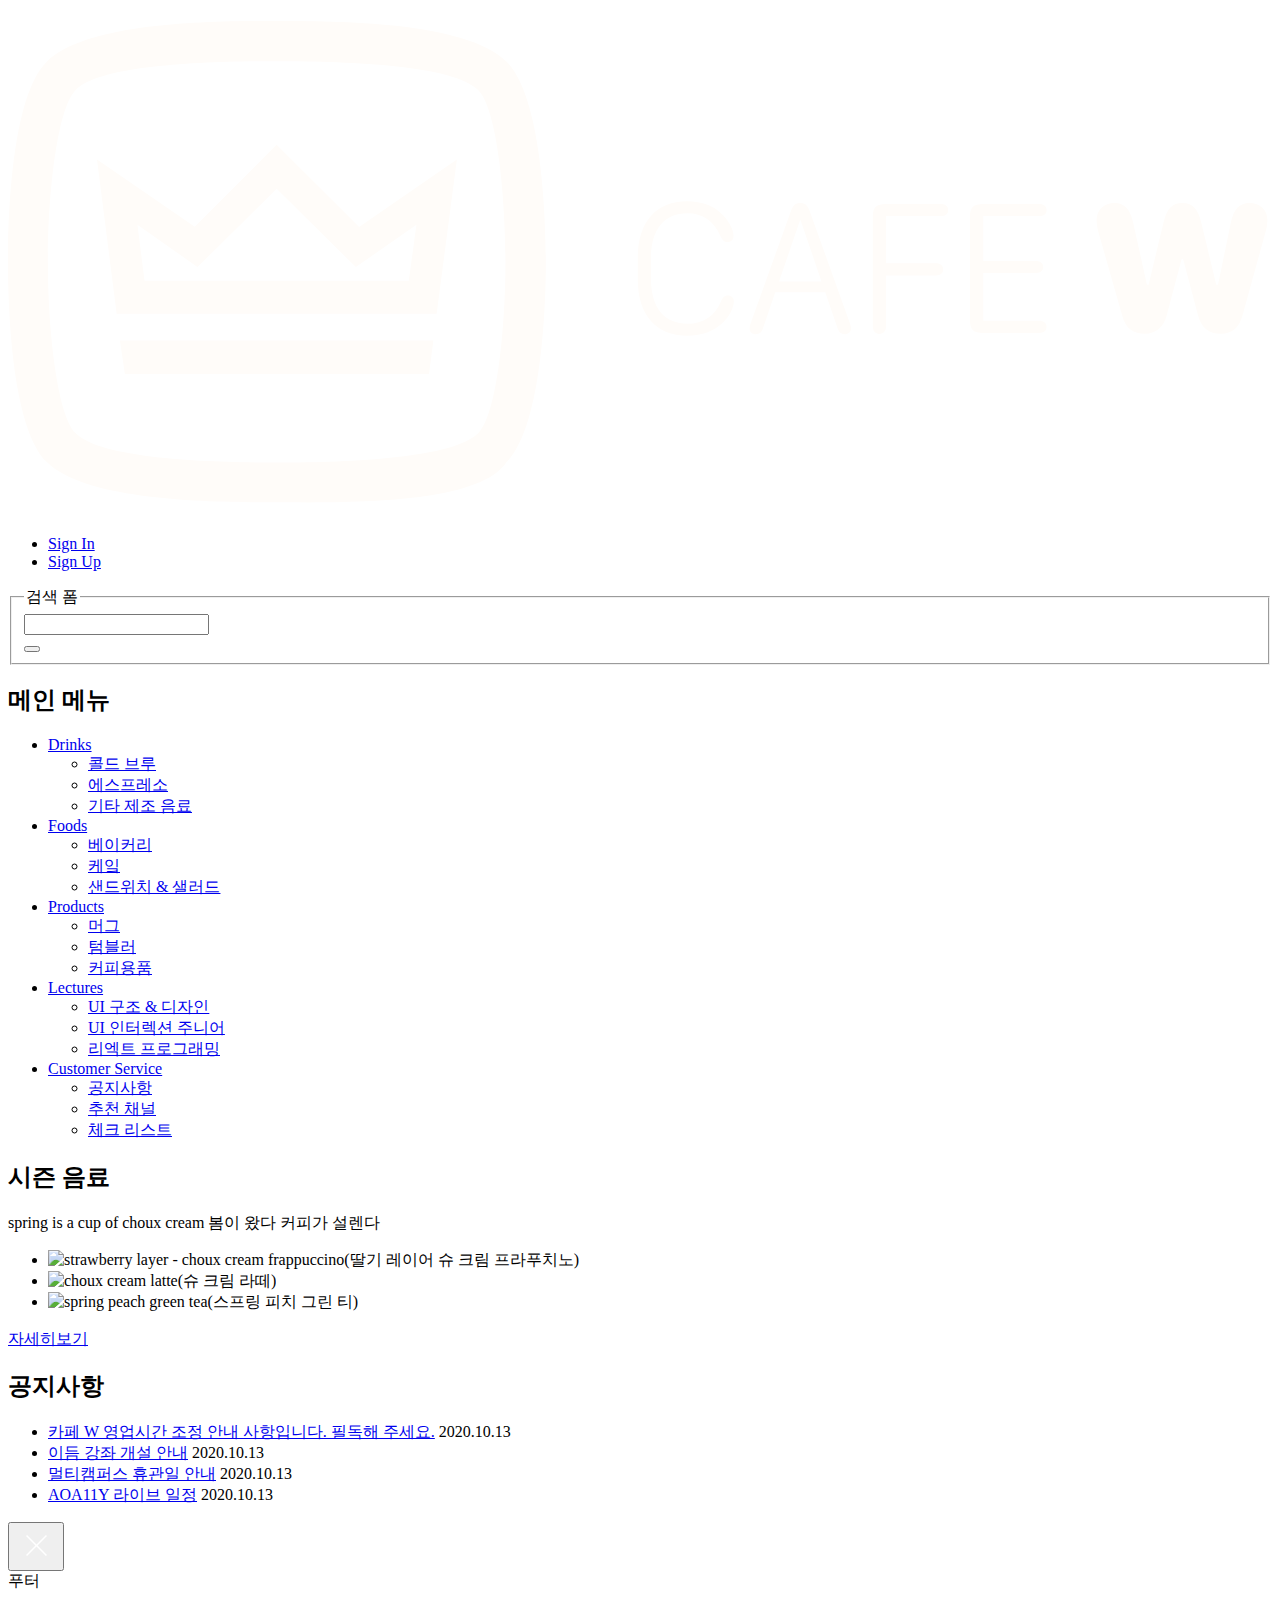
==== docs/index.html @ b9cadab9 "11월 21일 빌드" ====
<!DOCTYPE html><html lang="ko-KR"><head><meta charset="UTF-8"><meta name="viewport" content="width=device-width, initial-scale=1.0"><title>Cafe W 메인</title><link rel="stylesheet" href="/assets/style.c285bfd9.css"></head><body> <div class="body-container"> <div class="header-container layout-full"> <div class="layout-width"> <header class="header"> <h1 class="header__logo"> <a href="/index.html"> <svg aria-labelledby="cafeWLogo" viewBox="0 0 235 90" fill="none" xmlns="http://www.w3.org/2000/svg"><path fill-rule="evenodd" clip-rule="evenodd" d="M92.692 82.003c-5.28 8.229-31.778 7.48-42.743 7.48-10.964 0-35.128 0-42.742-7.48C.507 75.341 0 52.011 0 44.741c0-7.271.508-30.6 7.207-37.167C14.82 0 38.985 0 49.949 0c10.965 0 35.128 0 42.743 7.574C99.392 14.14 100 37.468 100 44.741c0 7.27-.608 30.6-7.308 37.262zm-5.28-69.176c-4.57-4.545-23.047-5.352-37.463-5.352s-32.894.807-37.36 5.352C9.035 16.361 7.41 32.722 7.41 44.741c0 12.018 1.625 28.38 5.178 31.914 4.466 4.543 22.944 5.452 37.36 5.452s32.893-.91 37.463-5.452c3.553-3.535 5.075-19.896 5.075-31.914.002-12.019-1.521-28.38-5.075-31.914zm-7.716 41.608H20.203l-3.656-28.681 18.174 12.522 15.228-15.248 15.33 15.25 18.174-12.523-3.757 28.68zm-1.42 11.211h-56.55l-.914-6.261h58.276l-.813 6.261zM64.67 45.751L49.95 31.208 35.23 45.751l-11.168-7.877 1.32 10.402h49.137l1.42-10.402-11.267 7.877z" fill="#FFFCF9"/><path d="M117.092 48.033c0 6.645 3.375 10.494 9.211 10.494 2.795 0 5.062-.879 6.679-2.496 1.196-1.213 1.969-2.76 1.969-3.867 0-.686-.404-1.125-1.125-1.125-.562 0-.879.281-1.248 1.055-1.142 2.76-3.322 4.183-6.187 4.183-4.36 0-6.838-2.97-6.838-8.226v-4.06c0-5.239 2.461-8.245 6.785-8.245 2.812 0 4.922 1.477 6.135 4.254.386.826.756 1.09 1.336 1.09.65 0 1.089-.422 1.089-1.16 0-1.037-.755-2.62-1.951-3.832-1.635-1.705-3.867-2.584-6.679-2.584-5.801 0-9.176 3.884-9.176 10.494v4.025zm21.955 10.195c.668 0 1.072-.316 1.336-1.142l2.267-6.645h9.299l2.268 6.645c.281.826.668 1.142 1.336 1.142.703 0 1.177-.421 1.177-1.072 0-.281-.07-.562-.175-.861l-7.541-21.059c-.352-.931-.844-1.388-1.705-1.388-.879 0-1.354.457-1.705 1.388l-7.559 21.059c-.106.299-.158.58-.158.861 0 .668.457 1.072 1.16 1.072zm4.307-9.808l3.902-11.373h.105l3.885 11.373h-7.892zm18.65 9.756c.756 0 1.248-.528 1.248-1.354v-9.527h9.299c.808 0 1.318-.422 1.318-1.108 0-.703-.51-1.142-1.318-1.142h-9.299v-8.772h10.23c.809 0 1.319-.421 1.319-1.107 0-.703-.51-1.143-1.319-1.143h-10.283c-1.722 0-2.408.65-2.408 2.233v20.566c0 .826.457 1.354 1.213 1.354zm16.857-2.39c0 1.581.686 2.214 2.409 2.214h10.494c.808 0 1.318-.422 1.318-1.107 0-.703-.51-1.143-1.318-1.143h-10.442v-8.895h9.826c.809 0 1.319-.421 1.319-1.107 0-.685-.51-1.125-1.319-1.125h-9.826v-8.35h10.459c.809 0 1.319-.421 1.319-1.107 0-.703-.51-1.143-1.319-1.143H181.27c-1.723 0-2.409.65-2.409 2.233v19.53zm28.301-.968c.703 2.514 2.162 3.34 4.201 3.34 2.022 0 3.481-1.195 4.043-3.34l2.813-10.617h.246l2.76 10.406c.65 2.496 2.074 3.551 4.271 3.551 2.074 0 3.375-1.09 4.008-3.34l4.394-15.943c.141-.475.247-1.318.247-1.916 0-1.846-1.354-3.129-3.305-3.129-1.863 0-3.006 1.178-3.498 3.71l-2.373 11.495h-.334l-2.795-11.637c-.598-2.496-1.652-3.568-3.516-3.568-1.863 0-2.847 1.02-3.48 3.568l-2.778 11.637h-.316l-2.549-11.496c-.562-2.584-1.617-3.709-3.463-3.709-1.986 0-3.34 1.3-3.34 3.2 0 .58.123 1.458.37 2.32l4.394 15.468z" fill="#FFFCF9"/></svg> </a> </h1> <ul class="header__member-list"> <li class="header__member-item"><a href="#">Sign In</a></li> <li class="header__member-item"><a href="#">Sign Up</a></li> </ul> <form action="#"> <fieldset> <legend>검색 폼</legend> <div class="search"> <div class="search__input-container"> <input type="search" aria-label="검색어" name="keyword" aria-required="true"> </div> <div class="search__button-container"> <button type="button" aria-label="검색"> <span class="ir"></span> </button> </div> </div> </fieldset> </form> </header> </div> </div> <div class="layout-full navigation-container"> <div class="layout-width"> <nav class="navigation"> <h2 class="a11y-hidden">메인 메뉴</h2> <ul class="navigation__menu-list"> <li class="navigation__menu-item"> <a href="#">Drinks</a> <ul class="navigation__sub-menu-list"> <li><a href="#">콜드 브루</a></li> <li><a href="#">에스프레소</a></li> <li><a href="#">기타 제조 음료</a></li> </ul> </li> <li class="navigation__menu-item"> <a href="#">Foods</a> <ul class="navigation__sub-menu-list"> <li><a href="#">베이커리</a></li> <li><a href="#">케잌</a></li> <li><a href="#">샌드위치 & 샐러드</a></li> </ul> </li> <li class="navigation__menu-item"> <a href="#">Products</a> <ul class="navigation__sub-menu-list"> <li><a href="#">머그</a></li> <li><a href="#">텀블러</a></li> <li><a href="#">커피용품</a></li> </ul> </li> <li class="navigation__menu-item"> <a href="#">Lectures</a> <ul class="navigation__sub-menu-list"> <li><a href="#">UI 구조 & 디자인</a></li> <li><a href="#">UI 인터렉션 주니어</a></li> <li><a href="#">리엑트 프로그래밍</a></li> </ul> </li> <li class="navigation__menu-item"> <a href="#">Customer Service</a> <ul class="navigation__sub-menu-list"> <li><a href="#">공지사항</a></li> <li><a href="#">추천 채널</a></li> <li><a href="#">체크 리스트</a></li> </ul> </li> </ul> </nav> </div> </div> <div class="layout-full main-container"> <main class="main"> <div class="layout-full season-container"> <div class="layout-width"> <section class="season"> <h2 class="a11y-hidden">시즌 음료</h2> <p class="season__description"> <span class="season__description-text1">spring is a cup</span> <span class="season-bar season__description-text2"><span>of</span></span> <span class="season__description-text3">choux</span> <span class="season__description-text4">cream</span> <span class="season__description-text5">봄이 왔다 커피가 설렌다</span> </p> <ul class="season__beverage-list"> <li class="season__beverage-item"> <img src="/images/beverage1.bb9dd838.png" srcset="/images/beverage1@2x.063e185d.png 2x" alt="strawberry layer - choux cream frappuccino(딸기 레이어 슈 크림 프라푸치노)"> </li> <li class="season__beverage-item"> <img src="/images/beverage2.dd88c9cb.png" srcset="/images/beverage2@2x.d53bc77a.png 2x" alt="choux cream latte(슈 크림 라떼)"> </li> <li class="season__beverage-item"> <img src="/images/beverage3.b481218b.png" srcset="/images/beverage3@2x.895f8cf8.png 2x" alt="spring peach green tea(스프링 피치 그린 티)"> </li> </ul> <a href="#" class="season__more">자세히보기</a> </section> </div> </div> <div class="layout-full notice-container"> <div class="layout-width"> <section class="notice"> <h2 class="a11y-hidden">공지사항</h2> <ul class="notice__inform-list"> <li class="notice__inform-item"> <a href="#">카페 W 영업시간 조정 안내 사항입니다. 필독해 주세요.</a> <time datetime="2020-10-13T11:59:35">2020.10.13</time> </li> <li class="notice__inform-item"> <a href="#">이듬 강좌 개설 안내</a> <time datetime="2020-10-13T11:59:35">2020.10.13</time> </li> <li class="notice__inform-item"> <a href="#">멀티캠퍼스 휴관일 안내</a> <time datetime="2020-10-13T11:59:35">2020.10.13</time> </li> <li class="notice__inform-item"> <a href="#">AOA11Y 라이브 일정</a> <time datetime="2020-10-13T11:59:35">2020.10.13</time> </li> </ul> <button class="close-button" type="button"> <svg width="40" height="40" fill="none" xmlns="http://www.w3.org/2000/svg"><path fill-rule="evenodd" clip-rule="evenodd" d="M31 11.082L29.918 10 20.5 19.417 11.082 10 10 11.083l9.418 9.417L10 29.917l1.082 1.081 9.418-9.416 9.418 9.417L31 29.916 21.582 20.5 31 11.082z" fill="#fff"/></svg> </button> </section> </div> </div> </main> </div> <div class="footer-container layout-full"> <div class="layout-width"> <footer class="footer">푸터</footer> </div> </div> </div> </body></html>
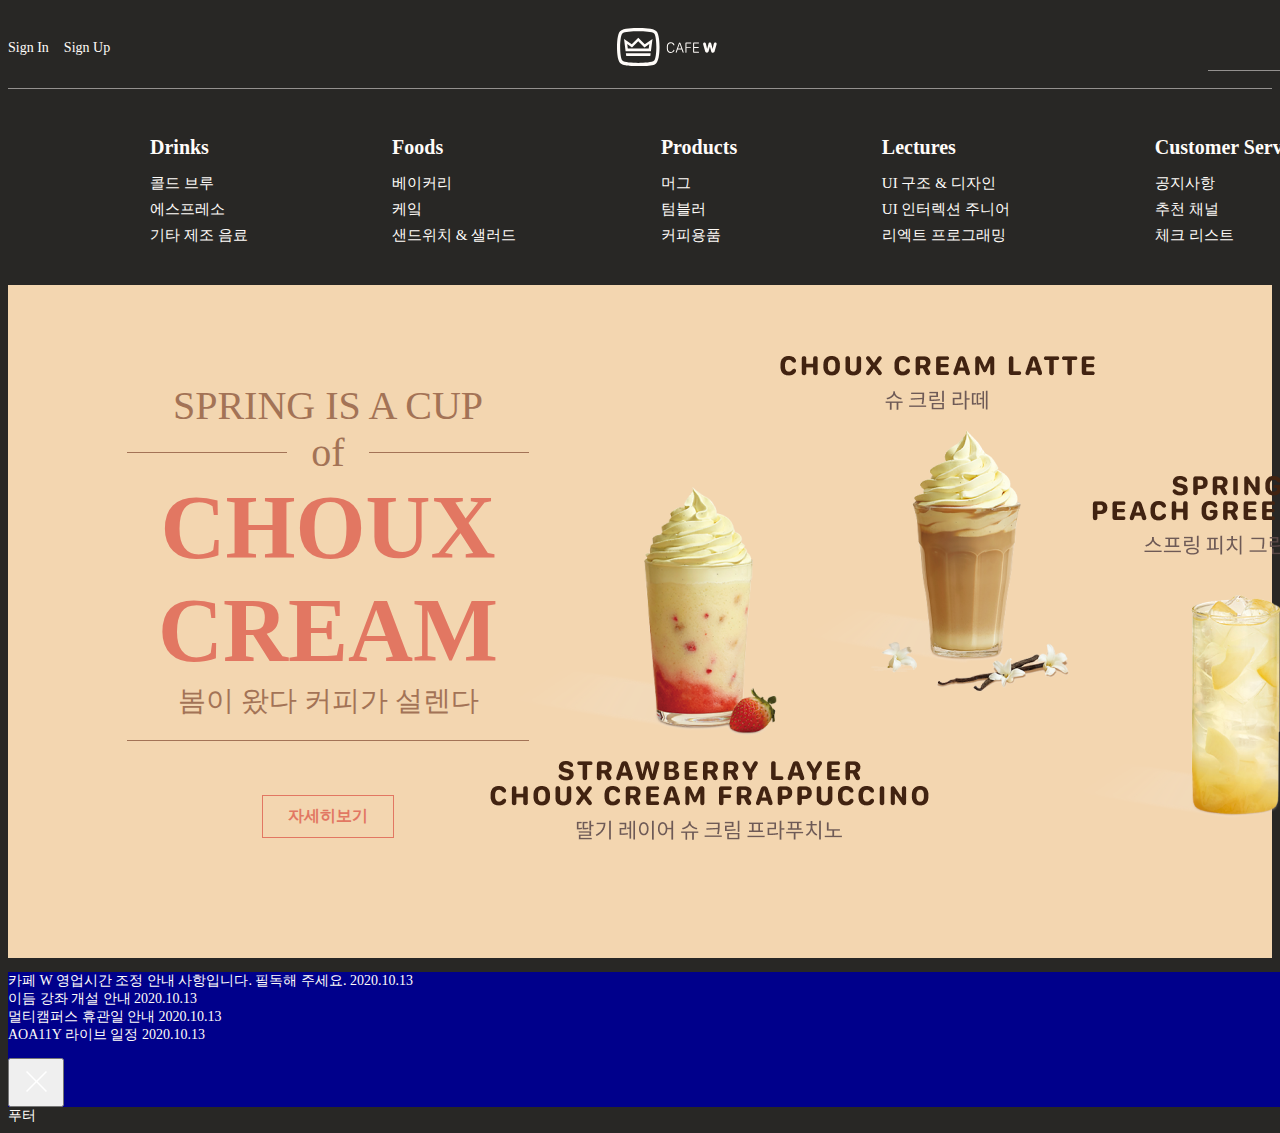
==== commit 941ed3c9: "경로수정" ====
--- a/docs/index.html
+++ b/docs/index.html
@@ -1 +1,139 @@
-<!DOCTYPE html><html lang="ko-KR"><head><meta charset="UTF-8"><meta name="viewport" content="width=device-width, initial-scale=1.0"><title>Cafe W 메인</title><link rel="stylesheet" href="/assets/style.c285bfd9.css"></head><body> <div class="body-container"> <div class="header-container layout-full"> <div class="layout-width"> <header class="header"> <h1 class="header__logo"> <a href="/index.html"> <svg aria-labelledby="cafeWLogo" viewBox="0 0 235 90" fill="none" xmlns="http://www.w3.org/2000/svg"><path fill-rule="evenodd" clip-rule="evenodd" d="M92.692 82.003c-5.28 8.229-31.778 7.48-42.743 7.48-10.964 0-35.128 0-42.742-7.48C.507 75.341 0 52.011 0 44.741c0-7.271.508-30.6 7.207-37.167C14.82 0 38.985 0 49.949 0c10.965 0 35.128 0 42.743 7.574C99.392 14.14 100 37.468 100 44.741c0 7.27-.608 30.6-7.308 37.262zm-5.28-69.176c-4.57-4.545-23.047-5.352-37.463-5.352s-32.894.807-37.36 5.352C9.035 16.361 7.41 32.722 7.41 44.741c0 12.018 1.625 28.38 5.178 31.914 4.466 4.543 22.944 5.452 37.36 5.452s32.893-.91 37.463-5.452c3.553-3.535 5.075-19.896 5.075-31.914.002-12.019-1.521-28.38-5.075-31.914zm-7.716 41.608H20.203l-3.656-28.681 18.174 12.522 15.228-15.248 15.33 15.25 18.174-12.523-3.757 28.68zm-1.42 11.211h-56.55l-.914-6.261h58.276l-.813 6.261zM64.67 45.751L49.95 31.208 35.23 45.751l-11.168-7.877 1.32 10.402h49.137l1.42-10.402-11.267 7.877z" fill="#FFFCF9"/><path d="M117.092 48.033c0 6.645 3.375 10.494 9.211 10.494 2.795 0 5.062-.879 6.679-2.496 1.196-1.213 1.969-2.76 1.969-3.867 0-.686-.404-1.125-1.125-1.125-.562 0-.879.281-1.248 1.055-1.142 2.76-3.322 4.183-6.187 4.183-4.36 0-6.838-2.97-6.838-8.226v-4.06c0-5.239 2.461-8.245 6.785-8.245 2.812 0 4.922 1.477 6.135 4.254.386.826.756 1.09 1.336 1.09.65 0 1.089-.422 1.089-1.16 0-1.037-.755-2.62-1.951-3.832-1.635-1.705-3.867-2.584-6.679-2.584-5.801 0-9.176 3.884-9.176 10.494v4.025zm21.955 10.195c.668 0 1.072-.316 1.336-1.142l2.267-6.645h9.299l2.268 6.645c.281.826.668 1.142 1.336 1.142.703 0 1.177-.421 1.177-1.072 0-.281-.07-.562-.175-.861l-7.541-21.059c-.352-.931-.844-1.388-1.705-1.388-.879 0-1.354.457-1.705 1.388l-7.559 21.059c-.106.299-.158.58-.158.861 0 .668.457 1.072 1.16 1.072zm4.307-9.808l3.902-11.373h.105l3.885 11.373h-7.892zm18.65 9.756c.756 0 1.248-.528 1.248-1.354v-9.527h9.299c.808 0 1.318-.422 1.318-1.108 0-.703-.51-1.142-1.318-1.142h-9.299v-8.772h10.23c.809 0 1.319-.421 1.319-1.107 0-.703-.51-1.143-1.319-1.143h-10.283c-1.722 0-2.408.65-2.408 2.233v20.566c0 .826.457 1.354 1.213 1.354zm16.857-2.39c0 1.581.686 2.214 2.409 2.214h10.494c.808 0 1.318-.422 1.318-1.107 0-.703-.51-1.143-1.318-1.143h-10.442v-8.895h9.826c.809 0 1.319-.421 1.319-1.107 0-.685-.51-1.125-1.319-1.125h-9.826v-8.35h10.459c.809 0 1.319-.421 1.319-1.107 0-.703-.51-1.143-1.319-1.143H181.27c-1.723 0-2.409.65-2.409 2.233v19.53zm28.301-.968c.703 2.514 2.162 3.34 4.201 3.34 2.022 0 3.481-1.195 4.043-3.34l2.813-10.617h.246l2.76 10.406c.65 2.496 2.074 3.551 4.271 3.551 2.074 0 3.375-1.09 4.008-3.34l4.394-15.943c.141-.475.247-1.318.247-1.916 0-1.846-1.354-3.129-3.305-3.129-1.863 0-3.006 1.178-3.498 3.71l-2.373 11.495h-.334l-2.795-11.637c-.598-2.496-1.652-3.568-3.516-3.568-1.863 0-2.847 1.02-3.48 3.568l-2.778 11.637h-.316l-2.549-11.496c-.562-2.584-1.617-3.709-3.463-3.709-1.986 0-3.34 1.3-3.34 3.2 0 .58.123 1.458.37 2.32l4.394 15.468z" fill="#FFFCF9"/></svg> </a> </h1> <ul class="header__member-list"> <li class="header__member-item"><a href="#">Sign In</a></li> <li class="header__member-item"><a href="#">Sign Up</a></li> </ul> <form action="#"> <fieldset> <legend>검색 폼</legend> <div class="search"> <div class="search__input-container"> <input type="search" aria-label="검색어" name="keyword" aria-required="true"> </div> <div class="search__button-container"> <button type="button" aria-label="검색"> <span class="ir"></span> </button> </div> </div> </fieldset> </form> </header> </div> </div> <div class="layout-full navigation-container"> <div class="layout-width"> <nav class="navigation"> <h2 class="a11y-hidden">메인 메뉴</h2> <ul class="navigation__menu-list"> <li class="navigation__menu-item"> <a href="#">Drinks</a> <ul class="navigation__sub-menu-list"> <li><a href="#">콜드 브루</a></li> <li><a href="#">에스프레소</a></li> <li><a href="#">기타 제조 음료</a></li> </ul> </li> <li class="navigation__menu-item"> <a href="#">Foods</a> <ul class="navigation__sub-menu-list"> <li><a href="#">베이커리</a></li> <li><a href="#">케잌</a></li> <li><a href="#">샌드위치 & 샐러드</a></li> </ul> </li> <li class="navigation__menu-item"> <a href="#">Products</a> <ul class="navigation__sub-menu-list"> <li><a href="#">머그</a></li> <li><a href="#">텀블러</a></li> <li><a href="#">커피용품</a></li> </ul> </li> <li class="navigation__menu-item"> <a href="#">Lectures</a> <ul class="navigation__sub-menu-list"> <li><a href="#">UI 구조 & 디자인</a></li> <li><a href="#">UI 인터렉션 주니어</a></li> <li><a href="#">리엑트 프로그래밍</a></li> </ul> </li> <li class="navigation__menu-item"> <a href="#">Customer Service</a> <ul class="navigation__sub-menu-list"> <li><a href="#">공지사항</a></li> <li><a href="#">추천 채널</a></li> <li><a href="#">체크 리스트</a></li> </ul> </li> </ul> </nav> </div> </div> <div class="layout-full main-container"> <main class="main"> <div class="layout-full season-container"> <div class="layout-width"> <section class="season"> <h2 class="a11y-hidden">시즌 음료</h2> <p class="season__description"> <span class="season__description-text1">spring is a cup</span> <span class="season-bar season__description-text2"><span>of</span></span> <span class="season__description-text3">choux</span> <span class="season__description-text4">cream</span> <span class="season__description-text5">봄이 왔다 커피가 설렌다</span> </p> <ul class="season__beverage-list"> <li class="season__beverage-item"> <img src="/images/beverage1.bb9dd838.png" srcset="/images/beverage1@2x.063e185d.png 2x" alt="strawberry layer - choux cream frappuccino(딸기 레이어 슈 크림 프라푸치노)"> </li> <li class="season__beverage-item"> <img src="/images/beverage2.dd88c9cb.png" srcset="/images/beverage2@2x.d53bc77a.png 2x" alt="choux cream latte(슈 크림 라떼)"> </li> <li class="season__beverage-item"> <img src="/images/beverage3.b481218b.png" srcset="/images/beverage3@2x.895f8cf8.png 2x" alt="spring peach green tea(스프링 피치 그린 티)"> </li> </ul> <a href="#" class="season__more">자세히보기</a> </section> </div> </div> <div class="layout-full notice-container"> <div class="layout-width"> <section class="notice"> <h2 class="a11y-hidden">공지사항</h2> <ul class="notice__inform-list"> <li class="notice__inform-item"> <a href="#">카페 W 영업시간 조정 안내 사항입니다. 필독해 주세요.</a> <time datetime="2020-10-13T11:59:35">2020.10.13</time> </li> <li class="notice__inform-item"> <a href="#">이듬 강좌 개설 안내</a> <time datetime="2020-10-13T11:59:35">2020.10.13</time> </li> <li class="notice__inform-item"> <a href="#">멀티캠퍼스 휴관일 안내</a> <time datetime="2020-10-13T11:59:35">2020.10.13</time> </li> <li class="notice__inform-item"> <a href="#">AOA11Y 라이브 일정</a> <time datetime="2020-10-13T11:59:35">2020.10.13</time> </li> </ul> <button class="close-button" type="button"> <svg width="40" height="40" fill="none" xmlns="http://www.w3.org/2000/svg"><path fill-rule="evenodd" clip-rule="evenodd" d="M31 11.082L29.918 10 20.5 19.417 11.082 10 10 11.083l9.418 9.417L10 29.917l1.082 1.081 9.418-9.416 9.418 9.417L31 29.916 21.582 20.5 31 11.082z" fill="#fff"/></svg> </button> </section> </div> </div> </main> </div> <div class="footer-container layout-full"> <div class="layout-width"> <footer class="footer">푸터</footer> </div> </div> </div> </body></html>+<!DOCTYPE html>
+<html lang="ko-KR">
+
+<head>
+  <meta charset="UTF-8">
+  <meta name="viewport" content="width=device-width, initial-scale=1.0">
+  <title>Cafe W 메인</title>
+  <link rel="stylesheet" href="./assets/style.c285bfd9.css">
+</head>
+
+<body>
+  <div class="body-container">
+    <div class="header-container layout-full">
+      <div class="layout-width">
+        <header class="header">
+          <h1 class="header__logo"> <a href="/index.html"> <svg aria-labelledby="cafeWLogo" viewBox="0 0 235 90"
+                fill="none" xmlns="http://www.w3.org/2000/svg">
+                <path fill-rule="evenodd" clip-rule="evenodd"
+                  d="M92.692 82.003c-5.28 8.229-31.778 7.48-42.743 7.48-10.964 0-35.128 0-42.742-7.48C.507 75.341 0 52.011 0 44.741c0-7.271.508-30.6 7.207-37.167C14.82 0 38.985 0 49.949 0c10.965 0 35.128 0 42.743 7.574C99.392 14.14 100 37.468 100 44.741c0 7.27-.608 30.6-7.308 37.262zm-5.28-69.176c-4.57-4.545-23.047-5.352-37.463-5.352s-32.894.807-37.36 5.352C9.035 16.361 7.41 32.722 7.41 44.741c0 12.018 1.625 28.38 5.178 31.914 4.466 4.543 22.944 5.452 37.36 5.452s32.893-.91 37.463-5.452c3.553-3.535 5.075-19.896 5.075-31.914.002-12.019-1.521-28.38-5.075-31.914zm-7.716 41.608H20.203l-3.656-28.681 18.174 12.522 15.228-15.248 15.33 15.25 18.174-12.523-3.757 28.68zm-1.42 11.211h-56.55l-.914-6.261h58.276l-.813 6.261zM64.67 45.751L49.95 31.208 35.23 45.751l-11.168-7.877 1.32 10.402h49.137l1.42-10.402-11.267 7.877z"
+                  fill="#FFFCF9" />
+                <path
+                  d="M117.092 48.033c0 6.645 3.375 10.494 9.211 10.494 2.795 0 5.062-.879 6.679-2.496 1.196-1.213 1.969-2.76 1.969-3.867 0-.686-.404-1.125-1.125-1.125-.562 0-.879.281-1.248 1.055-1.142 2.76-3.322 4.183-6.187 4.183-4.36 0-6.838-2.97-6.838-8.226v-4.06c0-5.239 2.461-8.245 6.785-8.245 2.812 0 4.922 1.477 6.135 4.254.386.826.756 1.09 1.336 1.09.65 0 1.089-.422 1.089-1.16 0-1.037-.755-2.62-1.951-3.832-1.635-1.705-3.867-2.584-6.679-2.584-5.801 0-9.176 3.884-9.176 10.494v4.025zm21.955 10.195c.668 0 1.072-.316 1.336-1.142l2.267-6.645h9.299l2.268 6.645c.281.826.668 1.142 1.336 1.142.703 0 1.177-.421 1.177-1.072 0-.281-.07-.562-.175-.861l-7.541-21.059c-.352-.931-.844-1.388-1.705-1.388-.879 0-1.354.457-1.705 1.388l-7.559 21.059c-.106.299-.158.58-.158.861 0 .668.457 1.072 1.16 1.072zm4.307-9.808l3.902-11.373h.105l3.885 11.373h-7.892zm18.65 9.756c.756 0 1.248-.528 1.248-1.354v-9.527h9.299c.808 0 1.318-.422 1.318-1.108 0-.703-.51-1.142-1.318-1.142h-9.299v-8.772h10.23c.809 0 1.319-.421 1.319-1.107 0-.703-.51-1.143-1.319-1.143h-10.283c-1.722 0-2.408.65-2.408 2.233v20.566c0 .826.457 1.354 1.213 1.354zm16.857-2.39c0 1.581.686 2.214 2.409 2.214h10.494c.808 0 1.318-.422 1.318-1.107 0-.703-.51-1.143-1.318-1.143h-10.442v-8.895h9.826c.809 0 1.319-.421 1.319-1.107 0-.685-.51-1.125-1.319-1.125h-9.826v-8.35h10.459c.809 0 1.319-.421 1.319-1.107 0-.703-.51-1.143-1.319-1.143H181.27c-1.723 0-2.409.65-2.409 2.233v19.53zm28.301-.968c.703 2.514 2.162 3.34 4.201 3.34 2.022 0 3.481-1.195 4.043-3.34l2.813-10.617h.246l2.76 10.406c.65 2.496 2.074 3.551 4.271 3.551 2.074 0 3.375-1.09 4.008-3.34l4.394-15.943c.141-.475.247-1.318.247-1.916 0-1.846-1.354-3.129-3.305-3.129-1.863 0-3.006 1.178-3.498 3.71l-2.373 11.495h-.334l-2.795-11.637c-.598-2.496-1.652-3.568-3.516-3.568-1.863 0-2.847 1.02-3.48 3.568l-2.778 11.637h-.316l-2.549-11.496c-.562-2.584-1.617-3.709-3.463-3.709-1.986 0-3.34 1.3-3.34 3.2 0 .58.123 1.458.37 2.32l4.394 15.468z"
+                  fill="#FFFCF9" /></svg> </a> </h1>
+          <ul class="header__member-list">
+            <li class="header__member-item"><a href="#">Sign In</a></li>
+            <li class="header__member-item"><a href="#">Sign Up</a></li>
+          </ul>
+          <form action="#">
+            <fieldset>
+              <legend>검색 폼</legend>
+              <div class="search">
+                <div class="search__input-container"> <input type="search" aria-label="검색어" name="keyword"
+                    aria-required="true"> </div>
+                <div class="search__button-container"> <button type="button" aria-label="검색"> <span class="ir"></span>
+                  </button> </div>
+              </div>
+            </fieldset>
+          </form>
+        </header>
+      </div>
+    </div>
+    <div class="layout-full navigation-container">
+      <div class="layout-width">
+        <nav class="navigation">
+          <h2 class="a11y-hidden">메인 메뉴</h2>
+          <ul class="navigation__menu-list">
+            <li class="navigation__menu-item"> <a href="#">Drinks</a>
+              <ul class="navigation__sub-menu-list">
+                <li><a href="#">콜드 브루</a></li>
+                <li><a href="#">에스프레소</a></li>
+                <li><a href="#">기타 제조 음료</a></li>
+              </ul>
+            </li>
+            <li class="navigation__menu-item"> <a href="#">Foods</a>
+              <ul class="navigation__sub-menu-list">
+                <li><a href="#">베이커리</a></li>
+                <li><a href="#">케잌</a></li>
+                <li><a href="#">샌드위치 & 샐러드</a></li>
+              </ul>
+            </li>
+            <li class="navigation__menu-item"> <a href="#">Products</a>
+              <ul class="navigation__sub-menu-list">
+                <li><a href="#">머그</a></li>
+                <li><a href="#">텀블러</a></li>
+                <li><a href="#">커피용품</a></li>
+              </ul>
+            </li>
+            <li class="navigation__menu-item"> <a href="#">Lectures</a>
+              <ul class="navigation__sub-menu-list">
+                <li><a href="#">UI 구조 & 디자인</a></li>
+                <li><a href="#">UI 인터렉션 주니어</a></li>
+                <li><a href="#">리엑트 프로그래밍</a></li>
+              </ul>
+            </li>
+            <li class="navigation__menu-item"> <a href="#">Customer Service</a>
+              <ul class="navigation__sub-menu-list">
+                <li><a href="#">공지사항</a></li>
+                <li><a href="#">추천 채널</a></li>
+                <li><a href="#">체크 리스트</a></li>
+              </ul>
+            </li>
+          </ul>
+        </nav>
+      </div>
+    </div>
+    <div class="layout-full main-container">
+      <main class="main">
+        <div class="layout-full season-container">
+          <div class="layout-width">
+            <section class="season">
+              <h2 class="a11y-hidden">시즌 음료</h2>
+              <p class="season__description"> <span class="season__description-text1">spring is a cup</span> <span
+                  class="season-bar season__description-text2"><span>of</span></span> <span
+                  class="season__description-text3">choux</span> <span class="season__description-text4">cream</span>
+                <span class="season__description-text5">봄이 왔다 커피가 설렌다</span> </p>
+              <ul class="season__beverage-list">
+                <li class="season__beverage-item"> <img src="./images/beverage1.bb9dd838.png"
+                    srcset="./images/beverage1@2x.063e185d.png 2x"
+                    alt="strawberry layer - choux cream frappuccino(딸기 레이어 슈 크림 프라푸치노)"> </li>
+                <li class="season__beverage-item"> <img src="./images/beverage2.dd88c9cb.png"
+                    srcset="./images/beverage2@2x.d53bc77a.png 2x" alt="choux cream latte(슈 크림 라떼)"> </li>
+                <li class="season__beverage-item"> <img src="./images/beverage3.b481218b.png"
+                    srcset="./images/beverage3@2x.895f8cf8.png 2x" alt="spring peach green tea(스프링 피치 그린 티)"> </li>
+              </ul> <a href="#" class="season__more">자세히보기</a>
+            </section>
+          </div>
+        </div>
+        <div class="layout-full notice-container">
+          <div class="layout-width">
+            <section class="notice">
+              <h2 class="a11y-hidden">공지사항</h2>
+              <ul class="notice__inform-list">
+                <li class="notice__inform-item"> <a href="#">카페 W 영업시간 조정 안내 사항입니다. 필독해 주세요.</a> <time
+                    datetime="2020-10-13T11:59:35">2020.10.13</time> </li>
+                <li class="notice__inform-item"> <a href="#">이듬 강좌 개설 안내</a> <time
+                    datetime="2020-10-13T11:59:35">2020.10.13</time> </li>
+                <li class="notice__inform-item"> <a href="#">멀티캠퍼스 휴관일 안내</a> <time
+                    datetime="2020-10-13T11:59:35">2020.10.13</time> </li>
+                <li class="notice__inform-item"> <a href="#">AOA11Y 라이브 일정</a> <time
+                    datetime="2020-10-13T11:59:35">2020.10.13</time> </li>
+              </ul> <button class="close-button" type="button"> <svg width="40" height="40" fill="none"
+                  xmlns="http://www.w3.org/2000/svg">
+                  <path fill-rule="evenodd" clip-rule="evenodd"
+                    d="M31 11.082L29.918 10 20.5 19.417 11.082 10 10 11.083l9.418 9.417L10 29.917l1.082 1.081 9.418-9.416 9.418 9.417L31 29.916 21.582 20.5 31 11.082z"
+                    fill="#fff" /></svg> </button>
+            </section>
+          </div>
+        </div>
+      </main>
+    </div>
+    <div class="footer-container layout-full">
+      <div class="layout-width">
+        <footer class="footer">푸터</footer>
+      </div>
+    </div>
+  </div>
+</body>
+
+</html>--- a/docs/assets/style.c285bfd9.css
+++ b/docs/assets/style.c285bfd9.css
@@ -0,0 +1,2 @@
+@import "https://spoqa.github.io/spoqa-han-sans/css/SpoqaHanSans-kr.css";@import "https://necolas.github.io/normalize.css/8.0.1/normalize.css";.a11y-hidden,legend{position:absolute;width:1px;height:1px;margin:-1px;overflow:hidden;clip-path:polygon(0 0,0 0,0 0)}li,ol,ul{list-style-type:none;padding-left:0}fieldset{border:0;margin:0;padding:0}img{vertical-align:top}a{color:inherit;text-decoration:none}html{font-size:10px}body{font-family:Spoqa Han Sans,"Sans-serif";font-size:1.4rem;font-weight:400;color:#fffcf9;background-color:#282725}body *,body :after,body :before{box-sizing:border-box}.body-container{display:flex;flex-flow:row wrap}.layout-full{width:100%}.layout-width{width:1440px;margin:0 auto}.header-container{border-bottom:1px solid rgba(255,252,249,.5)}.header{height:80px;display:flex;flex-direction:row;flex-wrap:nowrap;justify-content:space-between;align-items:center}.header__logo{width:100px;height:40px}.header__logo a{display:block}.header__logo svg{width:inherit;height:inherit}.header__member-list{order:-1;display:flex;flex-direction:row;flex-wrap:nowrap;justify-content:flex-start;align-items:center}.header__member-list li{margin-right:15px}.header__member-list a{display:block;padding:5px 0}.header .search{display:flex;flex-direction:row;flex-wrap:nowrap;justify-content:flex-start;align-items:center;border-bottom:1px solid rgba(255,252,249,.5)}.header .search input{color:inherit;width:200px;height:40px;border:0;padding-left:1em;background-color:transparent}.header .search input:focus{outline:0}.header .search__button-container button{padding:0;border:0;background-color:transparent}.header .search__button-container button:focus{outline:0}.header .search__button-container button:focus-visible{outline:2px solid #8a2be2}.header .search__button-container .ir{cursor:pointer;display:block;width:40px;height:40px;background:url(/../images/icon-search.b7be096b.svg) no-repeat 0 0/100% 100%}.navigation__menu-list{font-size:1.5rem;width:1156px;margin:40px auto;display:flex;flex-direction:row;flex-wrap:nowrap;justify-content:space-between;align-items:center}.navigation li{margin-top:7px}.navigation__menu-item>a{display:block;font-size:2rem;font-weight:700;margin-bottom:15px}@keyframes bounce{0%{transform:translateY(-5px)}to{transform:translateY(0)}}.season-container{background-color:#f3d6b0;color:#a37356}.season{padding:83px 919px 120px 119px;text-align:center;position:relative}.season__description-text1,.season__description-text2,.season__description-text3,.season__description-text4,.season__description-text5{display:block}.season__description-text1,.season__description-text2{font-size:4rem}.season__description-text2{display:flex;flex-direction:row;flex-wrap:nowrap;justify-content:space-between;align-items:center}.season__description-text2:after,.season__description-text2:before{content:"";display:block;width:160px;height:1px;background-color:currentColor}.season__description-text3,.season__description-text4{font-size:9rem;font-weight:700;color:#e27762}.season__description-text1,.season__description-text3,.season__description-text4{text-transform:uppercase}.season__description-text5{font-size:2.8rem;padding-bottom:20px;border-bottom:1px solid}.season__beverage-item{position:absolute}.season__beverage-item img{animation:bounce .6s ease-in-out infinite alternate}.season__beverage-item:first-child{top:113px;left:481px}.season__beverage-item:nth-child(2){top:62px;left:709px}.season__beverage-item:nth-child(2) img{animation-delay:.2s}.season__beverage-item:nth-child(3){top:188px;left:999px}.season__beverage-item:nth-child(3) img{animation-delay:.4s}.season__more{display:inline-block;font-size:1.6rem;font-weight:700;color:#e27762;padding:10px 25px;border:1px solid;margin-top:40px}.notice{background-color:#00008b}
+/*# sourceMappingURL=/style.c285bfd9.css.map */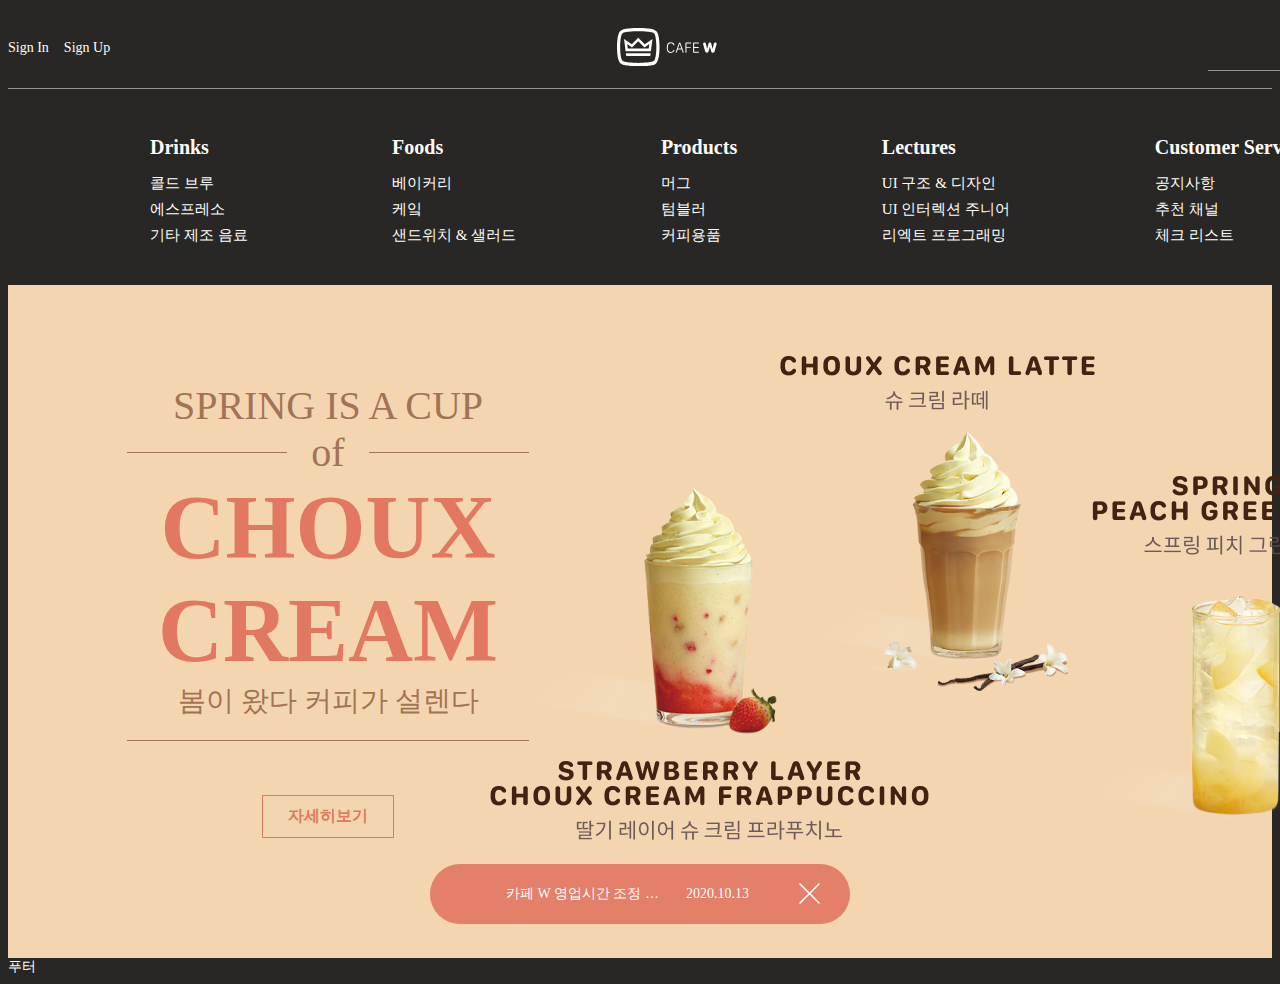
==== commit 2e04c86d: "배표할 파일 (11월 21일)" ====
--- a/docs/index.html
+++ b/docs/index.html
@@ -5,7 +5,7 @@
   <meta charset="UTF-8">
   <meta name="viewport" content="width=device-width, initial-scale=1.0">
   <title>Cafe W 메인</title>
-  <link rel="stylesheet" href="./assets/style.c285bfd9.css">
+  <link rel="stylesheet" href="./assets/style.d3638cdb.css">
 </head>
 
 <body>
@@ -13,7 +13,7 @@
     <div class="header-container layout-full">
       <div class="layout-width">
         <header class="header">
-          <h1 class="header__logo"> <a href="/index.html"> <svg aria-labelledby="cafeWLogo" viewBox="0 0 235 90"
+          <h1 class="header__logo"> <a href="./index.html"> <svg aria-labelledby="cafeWLogo" viewBox="0 0 235 90"
                 fill="none" xmlns="http://www.w3.org/2000/svg">
                 <path fill-rule="evenodd" clip-rule="evenodd"
                   d="M92.692 82.003c-5.28 8.229-31.778 7.48-42.743 7.48-10.964 0-35.128 0-42.742-7.48C.507 75.341 0 52.011 0 44.741c0-7.271.508-30.6 7.207-37.167C14.82 0 38.985 0 49.949 0c10.965 0 35.128 0 42.743 7.574C99.392 14.14 100 37.468 100 44.741c0 7.27-.608 30.6-7.308 37.262zm-5.28-69.176c-4.57-4.545-23.047-5.352-37.463-5.352s-32.894.807-37.36 5.352C9.035 16.361 7.41 32.722 7.41 44.741c0 12.018 1.625 28.38 5.178 31.914 4.466 4.543 22.944 5.452 37.36 5.452s32.893-.91 37.463-5.452c3.553-3.535 5.075-19.896 5.075-31.914.002-12.019-1.521-28.38-5.075-31.914zm-7.716 41.608H20.203l-3.656-28.681 18.174 12.522 15.228-15.248 15.33 15.25 18.174-12.523-3.757 28.68zm-1.42 11.211h-56.55l-.914-6.261h58.276l-.813 6.261zM64.67 45.751L49.95 31.208 35.23 45.751l-11.168-7.877 1.32 10.402h49.137l1.42-10.402-11.267 7.877z"
--- a/docs/assets/style.d3638cdb.css
+++ b/docs/assets/style.d3638cdb.css
@@ -0,0 +1,2 @@
+@import "https://spoqa.github.io/spoqa-han-sans/css/SpoqaHanSans-kr.css";@import "https://necolas.github.io/normalize.css/8.0.1/normalize.css";.a11y-hidden,legend{position:absolute;width:1px;height:1px;margin:-1px;overflow:hidden;clip-path:polygon(0 0,0 0,0 0)}li,ol,ul{list-style-type:none;padding-left:0}fieldset{border:0;margin:0;padding:0}img{vertical-align:top}a{color:inherit;text-decoration:none}html{font-size:10px}body{font-family:Spoqa Han Sans,"Sans-serif";font-size:1.4rem;font-weight:400;color:#fffcf9;background-color:#282725}body *,body :after,body :before{box-sizing:border-box}.body-container{display:flex;flex-flow:row wrap}.layout-full{width:100%}.layout-width{width:1440px;margin:0 auto}.header-container{border-bottom:1px solid rgba(255,252,249,.5)}.header{height:80px;display:flex;flex-direction:row;flex-wrap:nowrap;justify-content:space-between;align-items:center}.header__logo{width:100px;height:40px}.header__logo a{display:block}.header__logo svg{width:inherit;height:inherit}.header__member-list{order:-1;display:flex;flex-direction:row;flex-wrap:nowrap;justify-content:flex-start;align-items:center}.header__member-list li{margin-right:15px}.header__member-list a{display:block;padding:5px 0}.header .search{display:flex;flex-direction:row;flex-wrap:nowrap;justify-content:flex-start;align-items:center;border-bottom:1px solid rgba(255,252,249,.5)}.header .search input{color:inherit;width:200px;height:40px;border:0;padding-left:1em;background-color:transparent}.header .search input:focus{outline:0}.header .search__button-container button{padding:0;border:0;background-color:transparent}.header .search__button-container button:focus{outline:0}.header .search__button-container button:focus-visible{outline:2px solid #8a2be2}.header .search__button-container .ir{cursor:pointer;display:block;width:40px;height:40px;background:url(/../images/icon-search.b7be096b.svg) no-repeat 0 0/100% 100%}.navigation__menu-list{font-size:1.5rem;width:1156px;margin:40px auto;display:flex;flex-direction:row;flex-wrap:nowrap;justify-content:space-between;align-items:center}.navigation li{margin-top:7px}.navigation__menu-item>a{display:block;font-size:2rem;font-weight:700;margin-bottom:15px}@keyframes bounce{0%{transform:translateY(-5px)}to{transform:translateY(0)}}.season-container{background-color:#f3d6b0;color:#a37356}.season{padding:83px 919px 120px 119px;text-align:center;position:relative}.season__description-text1,.season__description-text2,.season__description-text3,.season__description-text4,.season__description-text5{display:block}.season__description-text1,.season__description-text2{font-size:4rem}.season__description-text2{display:flex;flex-direction:row;flex-wrap:nowrap;justify-content:space-between;align-items:center}.season__description-text2:after,.season__description-text2:before{content:"";display:block;width:160px;height:1px;background-color:currentColor}.season__description-text3,.season__description-text4{font-size:9rem;font-weight:700;color:#e27762}.season__description-text1,.season__description-text3,.season__description-text4{text-transform:uppercase}.season__description-text5{font-size:2.8rem;padding-bottom:20px;border-bottom:1px solid}.season__beverage-item{position:absolute}.season__beverage-item img{animation:bounce .6s ease-in-out infinite alternate}.season__beverage-item:first-child{top:113px;left:481px}.season__beverage-item:nth-child(2){top:62px;left:709px}.season__beverage-item:nth-child(2) img{animation-delay:.2s}.season__beverage-item:nth-child(3){top:188px;left:999px}.season__beverage-item:nth-child(3) img{animation-delay:.4s}.season__more{display:inline-block;font-size:1.6rem;font-weight:700;color:#e27762;padding:10px 25px;border:1px solid;margin-top:40px}.notice-container{position:relative}.notice{display:flex;flex-direction:row;flex-wrap:nowrap;justify-content:space-between;align-items:center;padding:0 15px 0 30px;width:420px;height:60px;border-radius:30px;position:absolute;top:-94px;left:50%;transform:translateX(-50%);background-color:rgba(226,119,98,.9)}.notice__inform-list{margin:0;height:24px;overflow:hidden}.notice__inform-item{height:24px;display:flex;flex-direction:row;flex-wrap:nowrap;justify-content:flex-start;align-items:center}.notice__inform-item:before{content:"";width:26px;height:24px;background:url(/../images/icon-sound.8c50c98d.svg) no-repeat 0 0/100% 100%;margin-right:20px}.notice__inform-item a{width:160px;margin-right:20px;white-space:nowrap;overflow:hidden;text-overflow:ellipsis}.notice .close-button{border:0;background-color:transparent}
+/*# sourceMappingURL=/style.d3638cdb.css.map */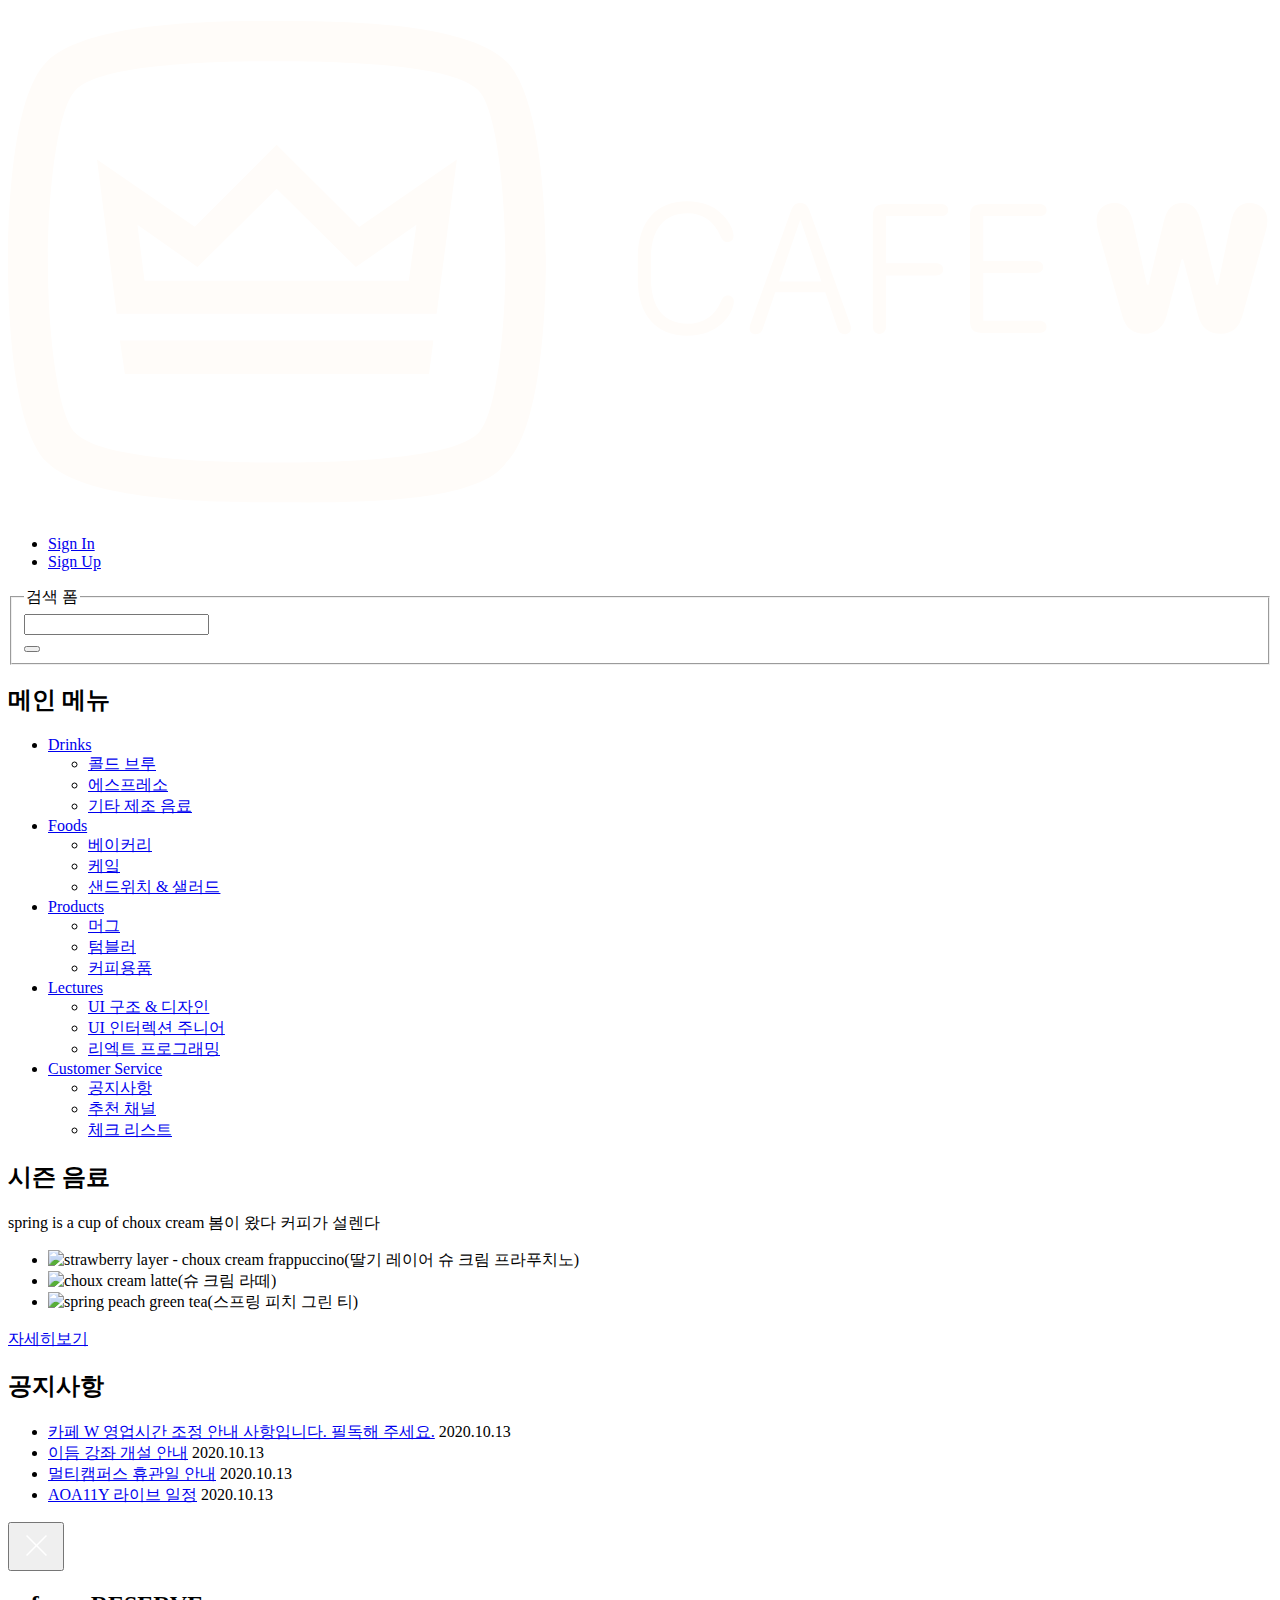
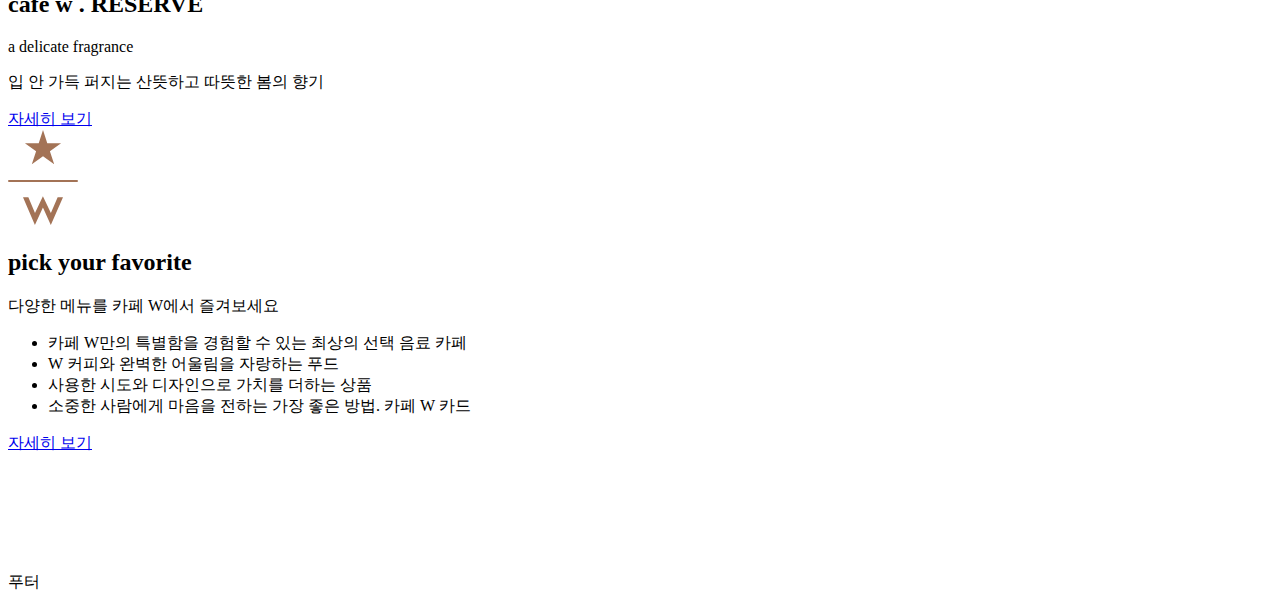
==== commit c48baaff: "base URL 설정" ====
--- a/docs/index.html
+++ b/docs/index.html
@@ -1,139 +1 @@
-<!DOCTYPE html>
-<html lang="ko-KR">
-
-<head>
-  <meta charset="UTF-8">
-  <meta name="viewport" content="width=device-width, initial-scale=1.0">
-  <title>Cafe W 메인</title>
-  <link rel="stylesheet" href="./assets/style.d3638cdb.css">
-</head>
-
-<body>
-  <div class="body-container">
-    <div class="header-container layout-full">
-      <div class="layout-width">
-        <header class="header">
-          <h1 class="header__logo"> <a href="./index.html"> <svg aria-labelledby="cafeWLogo" viewBox="0 0 235 90"
-                fill="none" xmlns="http://www.w3.org/2000/svg">
-                <path fill-rule="evenodd" clip-rule="evenodd"
-                  d="M92.692 82.003c-5.28 8.229-31.778 7.48-42.743 7.48-10.964 0-35.128 0-42.742-7.48C.507 75.341 0 52.011 0 44.741c0-7.271.508-30.6 7.207-37.167C14.82 0 38.985 0 49.949 0c10.965 0 35.128 0 42.743 7.574C99.392 14.14 100 37.468 100 44.741c0 7.27-.608 30.6-7.308 37.262zm-5.28-69.176c-4.57-4.545-23.047-5.352-37.463-5.352s-32.894.807-37.36 5.352C9.035 16.361 7.41 32.722 7.41 44.741c0 12.018 1.625 28.38 5.178 31.914 4.466 4.543 22.944 5.452 37.36 5.452s32.893-.91 37.463-5.452c3.553-3.535 5.075-19.896 5.075-31.914.002-12.019-1.521-28.38-5.075-31.914zm-7.716 41.608H20.203l-3.656-28.681 18.174 12.522 15.228-15.248 15.33 15.25 18.174-12.523-3.757 28.68zm-1.42 11.211h-56.55l-.914-6.261h58.276l-.813 6.261zM64.67 45.751L49.95 31.208 35.23 45.751l-11.168-7.877 1.32 10.402h49.137l1.42-10.402-11.267 7.877z"
-                  fill="#FFFCF9" />
-                <path
-                  d="M117.092 48.033c0 6.645 3.375 10.494 9.211 10.494 2.795 0 5.062-.879 6.679-2.496 1.196-1.213 1.969-2.76 1.969-3.867 0-.686-.404-1.125-1.125-1.125-.562 0-.879.281-1.248 1.055-1.142 2.76-3.322 4.183-6.187 4.183-4.36 0-6.838-2.97-6.838-8.226v-4.06c0-5.239 2.461-8.245 6.785-8.245 2.812 0 4.922 1.477 6.135 4.254.386.826.756 1.09 1.336 1.09.65 0 1.089-.422 1.089-1.16 0-1.037-.755-2.62-1.951-3.832-1.635-1.705-3.867-2.584-6.679-2.584-5.801 0-9.176 3.884-9.176 10.494v4.025zm21.955 10.195c.668 0 1.072-.316 1.336-1.142l2.267-6.645h9.299l2.268 6.645c.281.826.668 1.142 1.336 1.142.703 0 1.177-.421 1.177-1.072 0-.281-.07-.562-.175-.861l-7.541-21.059c-.352-.931-.844-1.388-1.705-1.388-.879 0-1.354.457-1.705 1.388l-7.559 21.059c-.106.299-.158.58-.158.861 0 .668.457 1.072 1.16 1.072zm4.307-9.808l3.902-11.373h.105l3.885 11.373h-7.892zm18.65 9.756c.756 0 1.248-.528 1.248-1.354v-9.527h9.299c.808 0 1.318-.422 1.318-1.108 0-.703-.51-1.142-1.318-1.142h-9.299v-8.772h10.23c.809 0 1.319-.421 1.319-1.107 0-.703-.51-1.143-1.319-1.143h-10.283c-1.722 0-2.408.65-2.408 2.233v20.566c0 .826.457 1.354 1.213 1.354zm16.857-2.39c0 1.581.686 2.214 2.409 2.214h10.494c.808 0 1.318-.422 1.318-1.107 0-.703-.51-1.143-1.318-1.143h-10.442v-8.895h9.826c.809 0 1.319-.421 1.319-1.107 0-.685-.51-1.125-1.319-1.125h-9.826v-8.35h10.459c.809 0 1.319-.421 1.319-1.107 0-.703-.51-1.143-1.319-1.143H181.27c-1.723 0-2.409.65-2.409 2.233v19.53zm28.301-.968c.703 2.514 2.162 3.34 4.201 3.34 2.022 0 3.481-1.195 4.043-3.34l2.813-10.617h.246l2.76 10.406c.65 2.496 2.074 3.551 4.271 3.551 2.074 0 3.375-1.09 4.008-3.34l4.394-15.943c.141-.475.247-1.318.247-1.916 0-1.846-1.354-3.129-3.305-3.129-1.863 0-3.006 1.178-3.498 3.71l-2.373 11.495h-.334l-2.795-11.637c-.598-2.496-1.652-3.568-3.516-3.568-1.863 0-2.847 1.02-3.48 3.568l-2.778 11.637h-.316l-2.549-11.496c-.562-2.584-1.617-3.709-3.463-3.709-1.986 0-3.34 1.3-3.34 3.2 0 .58.123 1.458.37 2.32l4.394 15.468z"
-                  fill="#FFFCF9" /></svg> </a> </h1>
-          <ul class="header__member-list">
-            <li class="header__member-item"><a href="#">Sign In</a></li>
-            <li class="header__member-item"><a href="#">Sign Up</a></li>
-          </ul>
-          <form action="#">
-            <fieldset>
-              <legend>검색 폼</legend>
-              <div class="search">
-                <div class="search__input-container"> <input type="search" aria-label="검색어" name="keyword"
-                    aria-required="true"> </div>
-                <div class="search__button-container"> <button type="button" aria-label="검색"> <span class="ir"></span>
-                  </button> </div>
-              </div>
-            </fieldset>
-          </form>
-        </header>
-      </div>
-    </div>
-    <div class="layout-full navigation-container">
-      <div class="layout-width">
-        <nav class="navigation">
-          <h2 class="a11y-hidden">메인 메뉴</h2>
-          <ul class="navigation__menu-list">
-            <li class="navigation__menu-item"> <a href="#">Drinks</a>
-              <ul class="navigation__sub-menu-list">
-                <li><a href="#">콜드 브루</a></li>
-                <li><a href="#">에스프레소</a></li>
-                <li><a href="#">기타 제조 음료</a></li>
-              </ul>
-            </li>
-            <li class="navigation__menu-item"> <a href="#">Foods</a>
-              <ul class="navigation__sub-menu-list">
-                <li><a href="#">베이커리</a></li>
-                <li><a href="#">케잌</a></li>
-                <li><a href="#">샌드위치 & 샐러드</a></li>
-              </ul>
-            </li>
-            <li class="navigation__menu-item"> <a href="#">Products</a>
-              <ul class="navigation__sub-menu-list">
-                <li><a href="#">머그</a></li>
-                <li><a href="#">텀블러</a></li>
-                <li><a href="#">커피용품</a></li>
-              </ul>
-            </li>
-            <li class="navigation__menu-item"> <a href="#">Lectures</a>
-              <ul class="navigation__sub-menu-list">
-                <li><a href="#">UI 구조 & 디자인</a></li>
-                <li><a href="#">UI 인터렉션 주니어</a></li>
-                <li><a href="#">리엑트 프로그래밍</a></li>
-              </ul>
-            </li>
-            <li class="navigation__menu-item"> <a href="#">Customer Service</a>
-              <ul class="navigation__sub-menu-list">
-                <li><a href="#">공지사항</a></li>
-                <li><a href="#">추천 채널</a></li>
-                <li><a href="#">체크 리스트</a></li>
-              </ul>
-            </li>
-          </ul>
-        </nav>
-      </div>
-    </div>
-    <div class="layout-full main-container">
-      <main class="main">
-        <div class="layout-full season-container">
-          <div class="layout-width">
-            <section class="season">
-              <h2 class="a11y-hidden">시즌 음료</h2>
-              <p class="season__description"> <span class="season__description-text1">spring is a cup</span> <span
-                  class="season-bar season__description-text2"><span>of</span></span> <span
-                  class="season__description-text3">choux</span> <span class="season__description-text4">cream</span>
-                <span class="season__description-text5">봄이 왔다 커피가 설렌다</span> </p>
-              <ul class="season__beverage-list">
-                <li class="season__beverage-item"> <img src="./images/beverage1.bb9dd838.png"
-                    srcset="./images/beverage1@2x.063e185d.png 2x"
-                    alt="strawberry layer - choux cream frappuccino(딸기 레이어 슈 크림 프라푸치노)"> </li>
-                <li class="season__beverage-item"> <img src="./images/beverage2.dd88c9cb.png"
-                    srcset="./images/beverage2@2x.d53bc77a.png 2x" alt="choux cream latte(슈 크림 라떼)"> </li>
-                <li class="season__beverage-item"> <img src="./images/beverage3.b481218b.png"
-                    srcset="./images/beverage3@2x.895f8cf8.png 2x" alt="spring peach green tea(스프링 피치 그린 티)"> </li>
-              </ul> <a href="#" class="season__more">자세히보기</a>
-            </section>
-          </div>
-        </div>
-        <div class="layout-full notice-container">
-          <div class="layout-width">
-            <section class="notice">
-              <h2 class="a11y-hidden">공지사항</h2>
-              <ul class="notice__inform-list">
-                <li class="notice__inform-item"> <a href="#">카페 W 영업시간 조정 안내 사항입니다. 필독해 주세요.</a> <time
-                    datetime="2020-10-13T11:59:35">2020.10.13</time> </li>
-                <li class="notice__inform-item"> <a href="#">이듬 강좌 개설 안내</a> <time
-                    datetime="2020-10-13T11:59:35">2020.10.13</time> </li>
-                <li class="notice__inform-item"> <a href="#">멀티캠퍼스 휴관일 안내</a> <time
-                    datetime="2020-10-13T11:59:35">2020.10.13</time> </li>
-                <li class="notice__inform-item"> <a href="#">AOA11Y 라이브 일정</a> <time
-                    datetime="2020-10-13T11:59:35">2020.10.13</time> </li>
-              </ul> <button class="close-button" type="button"> <svg width="40" height="40" fill="none"
-                  xmlns="http://www.w3.org/2000/svg">
-                  <path fill-rule="evenodd" clip-rule="evenodd"
-                    d="M31 11.082L29.918 10 20.5 19.417 11.082 10 10 11.083l9.418 9.417L10 29.917l1.082 1.081 9.418-9.416 9.418 9.417L31 29.916 21.582 20.5 31 11.082z"
-                    fill="#fff" /></svg> </button>
-            </section>
-          </div>
-        </div>
-      </main>
-    </div>
-    <div class="footer-container layout-full">
-      <div class="layout-width">
-        <footer class="footer">푸터</footer>
-      </div>
-    </div>
-  </div>
-</body>
-
-</html>+<!DOCTYPE html><html lang="ko-KR"><head><meta charset="UTF-8"><meta name="viewport" content="width=device-width, initial-scale=1.0"><title>Cafe W 메인</title><link rel="stylesheet" href="/assets/style.ff806877.css"><base href="https://seulbi.github.io/cafeW2020"></head><body> <div class="body-container"> <div class="header-container layout-full"> <div class="layout-width"> <header class="header"> <h1 class="header__logo"> <a href="/index.html"> <svg aria-labelledby="cafeWLogo" viewBox="0 0 235 90" fill="none" xmlns="http://www.w3.org/2000/svg"><path fill-rule="evenodd" clip-rule="evenodd" d="M92.692 82.003c-5.28 8.229-31.778 7.48-42.743 7.48-10.964 0-35.128 0-42.742-7.48C.507 75.341 0 52.011 0 44.741c0-7.271.508-30.6 7.207-37.167C14.82 0 38.985 0 49.949 0c10.965 0 35.128 0 42.743 7.574C99.392 14.14 100 37.468 100 44.741c0 7.27-.608 30.6-7.308 37.262zm-5.28-69.176c-4.57-4.545-23.047-5.352-37.463-5.352s-32.894.807-37.36 5.352C9.035 16.361 7.41 32.722 7.41 44.741c0 12.018 1.625 28.38 5.178 31.914 4.466 4.543 22.944 5.452 37.36 5.452s32.893-.91 37.463-5.452c3.553-3.535 5.075-19.896 5.075-31.914.002-12.019-1.521-28.38-5.075-31.914zm-7.716 41.608H20.203l-3.656-28.681 18.174 12.522 15.228-15.248 15.33 15.25 18.174-12.523-3.757 28.68zm-1.42 11.211h-56.55l-.914-6.261h58.276l-.813 6.261zM64.67 45.751L49.95 31.208 35.23 45.751l-11.168-7.877 1.32 10.402h49.137l1.42-10.402-11.267 7.877z" fill="#FFFCF9"/><path d="M117.092 48.033c0 6.645 3.375 10.494 9.211 10.494 2.795 0 5.062-.879 6.679-2.496 1.196-1.213 1.969-2.76 1.969-3.867 0-.686-.404-1.125-1.125-1.125-.562 0-.879.281-1.248 1.055-1.142 2.76-3.322 4.183-6.187 4.183-4.36 0-6.838-2.97-6.838-8.226v-4.06c0-5.239 2.461-8.245 6.785-8.245 2.812 0 4.922 1.477 6.135 4.254.386.826.756 1.09 1.336 1.09.65 0 1.089-.422 1.089-1.16 0-1.037-.755-2.62-1.951-3.832-1.635-1.705-3.867-2.584-6.679-2.584-5.801 0-9.176 3.884-9.176 10.494v4.025zm21.955 10.195c.668 0 1.072-.316 1.336-1.142l2.267-6.645h9.299l2.268 6.645c.281.826.668 1.142 1.336 1.142.703 0 1.177-.421 1.177-1.072 0-.281-.07-.562-.175-.861l-7.541-21.059c-.352-.931-.844-1.388-1.705-1.388-.879 0-1.354.457-1.705 1.388l-7.559 21.059c-.106.299-.158.58-.158.861 0 .668.457 1.072 1.16 1.072zm4.307-9.808l3.902-11.373h.105l3.885 11.373h-7.892zm18.65 9.756c.756 0 1.248-.528 1.248-1.354v-9.527h9.299c.808 0 1.318-.422 1.318-1.108 0-.703-.51-1.142-1.318-1.142h-9.299v-8.772h10.23c.809 0 1.319-.421 1.319-1.107 0-.703-.51-1.143-1.319-1.143h-10.283c-1.722 0-2.408.65-2.408 2.233v20.566c0 .826.457 1.354 1.213 1.354zm16.857-2.39c0 1.581.686 2.214 2.409 2.214h10.494c.808 0 1.318-.422 1.318-1.107 0-.703-.51-1.143-1.318-1.143h-10.442v-8.895h9.826c.809 0 1.319-.421 1.319-1.107 0-.685-.51-1.125-1.319-1.125h-9.826v-8.35h10.459c.809 0 1.319-.421 1.319-1.107 0-.703-.51-1.143-1.319-1.143H181.27c-1.723 0-2.409.65-2.409 2.233v19.53zm28.301-.968c.703 2.514 2.162 3.34 4.201 3.34 2.022 0 3.481-1.195 4.043-3.34l2.813-10.617h.246l2.76 10.406c.65 2.496 2.074 3.551 4.271 3.551 2.074 0 3.375-1.09 4.008-3.34l4.394-15.943c.141-.475.247-1.318.247-1.916 0-1.846-1.354-3.129-3.305-3.129-1.863 0-3.006 1.178-3.498 3.71l-2.373 11.495h-.334l-2.795-11.637c-.598-2.496-1.652-3.568-3.516-3.568-1.863 0-2.847 1.02-3.48 3.568l-2.778 11.637h-.316l-2.549-11.496c-.562-2.584-1.617-3.709-3.463-3.709-1.986 0-3.34 1.3-3.34 3.2 0 .58.123 1.458.37 2.32l4.394 15.468z" fill="#FFFCF9"/></svg> </a> </h1> <ul class="header__member-list"> <li class="header__member-item"><a href="#">Sign In</a></li> <li class="header__member-item"><a href="#">Sign Up</a></li> </ul> <form action="#"> <fieldset> <legend>검색 폼</legend> <div class="search"> <div class="search__input-container"> <input type="search" aria-label="검색어" name="keyword" aria-required="true"> </div> <div class="search__button-container"> <button type="button" aria-label="검색"> <span class="ir"></span> </button> </div> </div> </fieldset> </form> </header> </div> </div> <div class="layout-full navigation-container"> <div class="layout-width"> <nav class="navigation"> <h2 class="a11y-hidden">메인 메뉴</h2> <ul class="navigation__menu-list"> <li class="navigation__menu-item"> <a href="#">Drinks</a> <ul class="navigation__sub-menu-list"> <li><a href="#">콜드 브루</a></li> <li><a href="#">에스프레소</a></li> <li><a href="#">기타 제조 음료</a></li> </ul> </li> <li class="navigation__menu-item"> <a href="#">Foods</a> <ul class="navigation__sub-menu-list"> <li><a href="#">베이커리</a></li> <li><a href="#">케잌</a></li> <li><a href="#">샌드위치 & 샐러드</a></li> </ul> </li> <li class="navigation__menu-item"> <a href="#">Products</a> <ul class="navigation__sub-menu-list"> <li><a href="#">머그</a></li> <li><a href="#">텀블러</a></li> <li><a href="#">커피용품</a></li> </ul> </li> <li class="navigation__menu-item"> <a href="#">Lectures</a> <ul class="navigation__sub-menu-list"> <li><a href="#">UI 구조 & 디자인</a></li> <li><a href="#">UI 인터렉션 주니어</a></li> <li><a href="#">리엑트 프로그래밍</a></li> </ul> </li> <li class="navigation__menu-item"> <a href="#">Customer Service</a> <ul class="navigation__sub-menu-list"> <li><a href="#">공지사항</a></li> <li><a href="#">추천 채널</a></li> <li><a href="#">체크 리스트</a></li> </ul> </li> </ul> </nav> </div> </div> <div class="layout-full main-container"> <main class="main"> <div class="layout-full season-container"> <div class="layout-width"> <section class="season"> <h2 class="a11y-hidden">시즌 음료</h2> <p class="season__description"> <span class="season__description-text1">spring is a cup</span> <span class="season-bar season__description-text2"><span>of</span></span> <span class="season__description-text3">choux</span> <span class="season__description-text4">cream</span> <span class="season__description-text5">봄이 왔다 커피가 설렌다</span> </p> <ul class="season__beverage-list"> <li class="season__beverage-item"> <img src="/images/beverage1.bb9dd838.png" srcset="/images/beverage1@2x.063e185d.png 2x" alt="strawberry layer - choux cream frappuccino(딸기 레이어 슈 크림 프라푸치노)"> </li> <li class="season__beverage-item"> <img src="/images/beverage2.dd88c9cb.png" srcset="/images/beverage2@2x.d53bc77a.png 2x" alt="choux cream latte(슈 크림 라떼)"> </li> <li class="season__beverage-item"> <img src="/images/beverage3.b481218b.png" srcset="/images/beverage3@2x.895f8cf8.png 2x" alt="spring peach green tea(스프링 피치 그린 티)"> </li> </ul> <a href="#" class="season__more">자세히보기</a> </section> </div> </div> <div class="layout-full notice-container"> <div class="layout-width"> <section class="notice"> <h2 class="a11y-hidden">공지사항</h2> <ul class="notice__inform-list"> <li class="notice__inform-item"> <a href="#">카페 W 영업시간 조정 안내 사항입니다. 필독해 주세요.</a> <time datetime="2020-10-13T11:59:35">2020.10.13</time> </li> <li class="notice__inform-item"> <a href="#">이듬 강좌 개설 안내</a> <time datetime="2020-10-13T11:59:35">2020.10.13</time> </li> <li class="notice__inform-item"> <a href="#">멀티캠퍼스 휴관일 안내</a> <time datetime="2020-10-13T11:59:35">2020.10.13</time> </li> <li class="notice__inform-item"> <a href="#">AOA11Y 라이브 일정</a> <time datetime="2020-10-13T11:59:35">2020.10.13</time> </li> </ul> <button class="close-button" type="button"> <svg width="40" height="40" fill="none" xmlns="http://www.w3.org/2000/svg"><path fill-rule="evenodd" clip-rule="evenodd" d="M31 11.082L29.918 10 20.5 19.417 11.082 10 10 11.083l9.418 9.417L10 29.917l1.082 1.081 9.418-9.416 9.418 9.417L31 29.916 21.582 20.5 31 11.082z" fill="#fff"/></svg> </button> </section> </div> </div> <div class="layout-full reserve-container"> <div class="layout-width"> <section class="reserve"> <h2 class="reserve__title">cafe w . RESERVE</h2> <p class="reserve__subtitle">a delicate fragrance</p> <p class="reserve__description">입 안 가득 퍼지는 산뜻하고 따뜻한 봄의 향기</p> <a href="#" class="button-stroke reserve__more">자세히 보기</a> <div class="reserve__bg-container"> <svg aria-hidden="true" width="70" height="95" fill="none" xmlns="http://www.w3.org/2000/svg"><path d="M35 0l4.266 13.129H53.07l-11.168 8.114 4.266 13.128L35 26.257l-11.168 8.114 4.266-13.128-11.168-8.114h13.804L35 0z" fill="#A37356"/><line x1="1" y1="51" x2="69" y2="51" stroke="#A37356" stroke-width="2" stroke-linecap="round"/><path d="M20.36 67.225H15l11.913 27.72 8.016-17.447L42.816 95 55 67.225l-5.346.01-6.77 15.883-7.979-16.944-7.91 16.944-6.635-15.893z" fill="#A37356"/></svg> </div> </section> </div> </div> <div class="layout-full pick-container"> <div class="layout-width"> <section class="pick"> <h2 class="pick__title"> <span class="line-break pick--large">pick</span> <span class="line-break pick--medium">your</span> <span class="line-break pick--small">favorite</span> </h2> <p class="pick__description"> <span class="line-break">다양한 메뉴를</span> <span class="line-break">카페 W에서 즐겨보세요</span> </p> <ul class="pick__good-list" aria-labelledby="카페 W만의 차별화 된 서비스"> <li class="pick__good-item">카페 W만의 특별함을 경험할 수 있는 최상의 선택 음료 카페</li> <li class="pick__good-item">W 커피와 완벽한 어울림을 자랑하는 푸드</li> <li class="pick__good-item">사용한 시도와 디자인으로 가치를 더하는 상품</li> <li class="pick__good-item">소중한 사람에게 마음을 전하는 가장 좋은 방법. 카페 W 카드</li> </ul> <a href="#" class="button-stroke pick__more">자세히 보기</a> <div class="pick__photo-container"> <figure class="photo1 pick__photo-image"> <img src="/images/photo01.0a98f30c.jpg" alt=""> </figure> <figure class="photo2 pick__photo-image"> <img src="/images/photo02.0273eb91.jpg" alt=""> </figure> <figure class="photo3 pick__photo-image"> <img src="/images/photo03.dc8500f1.jpg" alt=""> </figure> </div> </section> </div> </div> </main> </div> <div class="footer-container layout-full"> <div class="layout-width"> <footer class="footer">푸터</footer> </div> </div> </div> </body></html>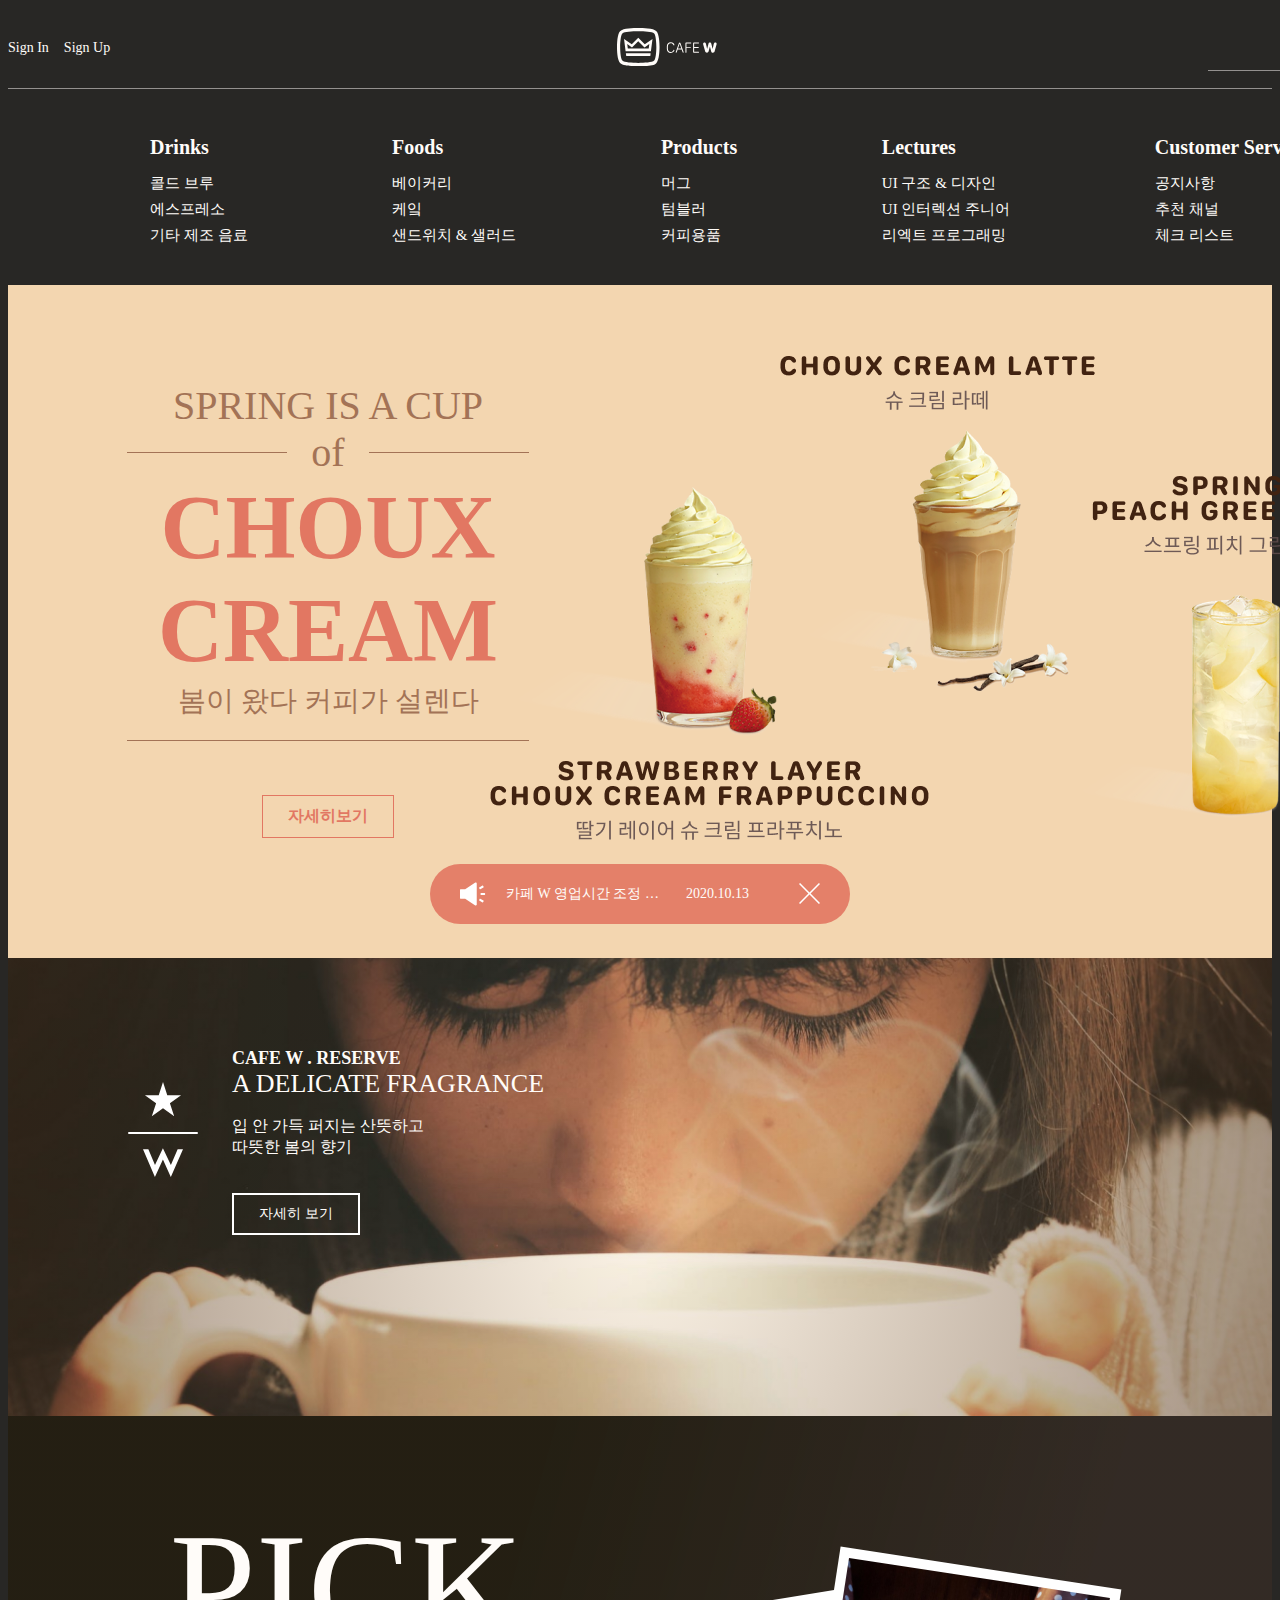
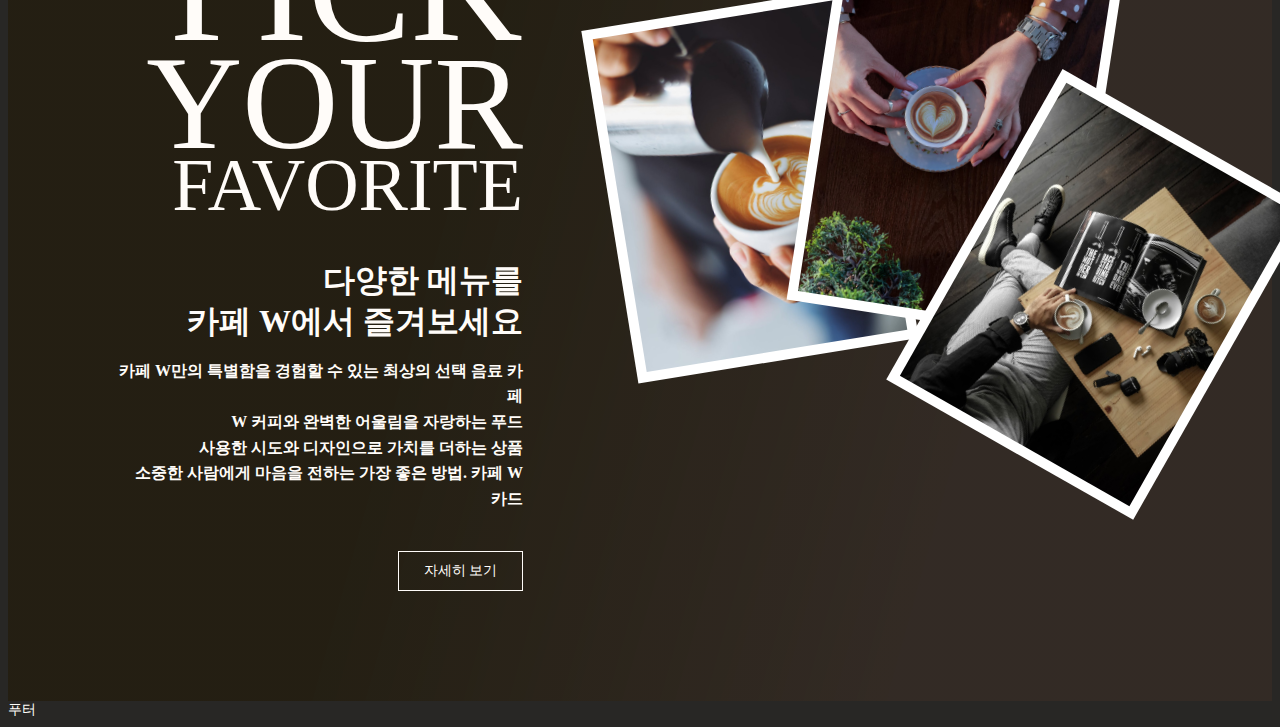
==== commit 24340b07: "11월 22일 빌드 파일" ====
--- a/docs/index.html
+++ b/docs/index.html
@@ -1 +1,179 @@
-<!DOCTYPE html><html lang="ko-KR"><head><meta charset="UTF-8"><meta name="viewport" content="width=device-width, initial-scale=1.0"><title>Cafe W 메인</title><link rel="stylesheet" href="/assets/style.ff806877.css"><base href="https://seulbi.github.io/cafeW2020"></head><body> <div class="body-container"> <div class="header-container layout-full"> <div class="layout-width"> <header class="header"> <h1 class="header__logo"> <a href="/index.html"> <svg aria-labelledby="cafeWLogo" viewBox="0 0 235 90" fill="none" xmlns="http://www.w3.org/2000/svg"><path fill-rule="evenodd" clip-rule="evenodd" d="M92.692 82.003c-5.28 8.229-31.778 7.48-42.743 7.48-10.964 0-35.128 0-42.742-7.48C.507 75.341 0 52.011 0 44.741c0-7.271.508-30.6 7.207-37.167C14.82 0 38.985 0 49.949 0c10.965 0 35.128 0 42.743 7.574C99.392 14.14 100 37.468 100 44.741c0 7.27-.608 30.6-7.308 37.262zm-5.28-69.176c-4.57-4.545-23.047-5.352-37.463-5.352s-32.894.807-37.36 5.352C9.035 16.361 7.41 32.722 7.41 44.741c0 12.018 1.625 28.38 5.178 31.914 4.466 4.543 22.944 5.452 37.36 5.452s32.893-.91 37.463-5.452c3.553-3.535 5.075-19.896 5.075-31.914.002-12.019-1.521-28.38-5.075-31.914zm-7.716 41.608H20.203l-3.656-28.681 18.174 12.522 15.228-15.248 15.33 15.25 18.174-12.523-3.757 28.68zm-1.42 11.211h-56.55l-.914-6.261h58.276l-.813 6.261zM64.67 45.751L49.95 31.208 35.23 45.751l-11.168-7.877 1.32 10.402h49.137l1.42-10.402-11.267 7.877z" fill="#FFFCF9"/><path d="M117.092 48.033c0 6.645 3.375 10.494 9.211 10.494 2.795 0 5.062-.879 6.679-2.496 1.196-1.213 1.969-2.76 1.969-3.867 0-.686-.404-1.125-1.125-1.125-.562 0-.879.281-1.248 1.055-1.142 2.76-3.322 4.183-6.187 4.183-4.36 0-6.838-2.97-6.838-8.226v-4.06c0-5.239 2.461-8.245 6.785-8.245 2.812 0 4.922 1.477 6.135 4.254.386.826.756 1.09 1.336 1.09.65 0 1.089-.422 1.089-1.16 0-1.037-.755-2.62-1.951-3.832-1.635-1.705-3.867-2.584-6.679-2.584-5.801 0-9.176 3.884-9.176 10.494v4.025zm21.955 10.195c.668 0 1.072-.316 1.336-1.142l2.267-6.645h9.299l2.268 6.645c.281.826.668 1.142 1.336 1.142.703 0 1.177-.421 1.177-1.072 0-.281-.07-.562-.175-.861l-7.541-21.059c-.352-.931-.844-1.388-1.705-1.388-.879 0-1.354.457-1.705 1.388l-7.559 21.059c-.106.299-.158.58-.158.861 0 .668.457 1.072 1.16 1.072zm4.307-9.808l3.902-11.373h.105l3.885 11.373h-7.892zm18.65 9.756c.756 0 1.248-.528 1.248-1.354v-9.527h9.299c.808 0 1.318-.422 1.318-1.108 0-.703-.51-1.142-1.318-1.142h-9.299v-8.772h10.23c.809 0 1.319-.421 1.319-1.107 0-.703-.51-1.143-1.319-1.143h-10.283c-1.722 0-2.408.65-2.408 2.233v20.566c0 .826.457 1.354 1.213 1.354zm16.857-2.39c0 1.581.686 2.214 2.409 2.214h10.494c.808 0 1.318-.422 1.318-1.107 0-.703-.51-1.143-1.318-1.143h-10.442v-8.895h9.826c.809 0 1.319-.421 1.319-1.107 0-.685-.51-1.125-1.319-1.125h-9.826v-8.35h10.459c.809 0 1.319-.421 1.319-1.107 0-.703-.51-1.143-1.319-1.143H181.27c-1.723 0-2.409.65-2.409 2.233v19.53zm28.301-.968c.703 2.514 2.162 3.34 4.201 3.34 2.022 0 3.481-1.195 4.043-3.34l2.813-10.617h.246l2.76 10.406c.65 2.496 2.074 3.551 4.271 3.551 2.074 0 3.375-1.09 4.008-3.34l4.394-15.943c.141-.475.247-1.318.247-1.916 0-1.846-1.354-3.129-3.305-3.129-1.863 0-3.006 1.178-3.498 3.71l-2.373 11.495h-.334l-2.795-11.637c-.598-2.496-1.652-3.568-3.516-3.568-1.863 0-2.847 1.02-3.48 3.568l-2.778 11.637h-.316l-2.549-11.496c-.562-2.584-1.617-3.709-3.463-3.709-1.986 0-3.34 1.3-3.34 3.2 0 .58.123 1.458.37 2.32l4.394 15.468z" fill="#FFFCF9"/></svg> </a> </h1> <ul class="header__member-list"> <li class="header__member-item"><a href="#">Sign In</a></li> <li class="header__member-item"><a href="#">Sign Up</a></li> </ul> <form action="#"> <fieldset> <legend>검색 폼</legend> <div class="search"> <div class="search__input-container"> <input type="search" aria-label="검색어" name="keyword" aria-required="true"> </div> <div class="search__button-container"> <button type="button" aria-label="검색"> <span class="ir"></span> </button> </div> </div> </fieldset> </form> </header> </div> </div> <div class="layout-full navigation-container"> <div class="layout-width"> <nav class="navigation"> <h2 class="a11y-hidden">메인 메뉴</h2> <ul class="navigation__menu-list"> <li class="navigation__menu-item"> <a href="#">Drinks</a> <ul class="navigation__sub-menu-list"> <li><a href="#">콜드 브루</a></li> <li><a href="#">에스프레소</a></li> <li><a href="#">기타 제조 음료</a></li> </ul> </li> <li class="navigation__menu-item"> <a href="#">Foods</a> <ul class="navigation__sub-menu-list"> <li><a href="#">베이커리</a></li> <li><a href="#">케잌</a></li> <li><a href="#">샌드위치 & 샐러드</a></li> </ul> </li> <li class="navigation__menu-item"> <a href="#">Products</a> <ul class="navigation__sub-menu-list"> <li><a href="#">머그</a></li> <li><a href="#">텀블러</a></li> <li><a href="#">커피용품</a></li> </ul> </li> <li class="navigation__menu-item"> <a href="#">Lectures</a> <ul class="navigation__sub-menu-list"> <li><a href="#">UI 구조 & 디자인</a></li> <li><a href="#">UI 인터렉션 주니어</a></li> <li><a href="#">리엑트 프로그래밍</a></li> </ul> </li> <li class="navigation__menu-item"> <a href="#">Customer Service</a> <ul class="navigation__sub-menu-list"> <li><a href="#">공지사항</a></li> <li><a href="#">추천 채널</a></li> <li><a href="#">체크 리스트</a></li> </ul> </li> </ul> </nav> </div> </div> <div class="layout-full main-container"> <main class="main"> <div class="layout-full season-container"> <div class="layout-width"> <section class="season"> <h2 class="a11y-hidden">시즌 음료</h2> <p class="season__description"> <span class="season__description-text1">spring is a cup</span> <span class="season-bar season__description-text2"><span>of</span></span> <span class="season__description-text3">choux</span> <span class="season__description-text4">cream</span> <span class="season__description-text5">봄이 왔다 커피가 설렌다</span> </p> <ul class="season__beverage-list"> <li class="season__beverage-item"> <img src="/images/beverage1.bb9dd838.png" srcset="/images/beverage1@2x.063e185d.png 2x" alt="strawberry layer - choux cream frappuccino(딸기 레이어 슈 크림 프라푸치노)"> </li> <li class="season__beverage-item"> <img src="/images/beverage2.dd88c9cb.png" srcset="/images/beverage2@2x.d53bc77a.png 2x" alt="choux cream latte(슈 크림 라떼)"> </li> <li class="season__beverage-item"> <img src="/images/beverage3.b481218b.png" srcset="/images/beverage3@2x.895f8cf8.png 2x" alt="spring peach green tea(스프링 피치 그린 티)"> </li> </ul> <a href="#" class="season__more">자세히보기</a> </section> </div> </div> <div class="layout-full notice-container"> <div class="layout-width"> <section class="notice"> <h2 class="a11y-hidden">공지사항</h2> <ul class="notice__inform-list"> <li class="notice__inform-item"> <a href="#">카페 W 영업시간 조정 안내 사항입니다. 필독해 주세요.</a> <time datetime="2020-10-13T11:59:35">2020.10.13</time> </li> <li class="notice__inform-item"> <a href="#">이듬 강좌 개설 안내</a> <time datetime="2020-10-13T11:59:35">2020.10.13</time> </li> <li class="notice__inform-item"> <a href="#">멀티캠퍼스 휴관일 안내</a> <time datetime="2020-10-13T11:59:35">2020.10.13</time> </li> <li class="notice__inform-item"> <a href="#">AOA11Y 라이브 일정</a> <time datetime="2020-10-13T11:59:35">2020.10.13</time> </li> </ul> <button class="close-button" type="button"> <svg width="40" height="40" fill="none" xmlns="http://www.w3.org/2000/svg"><path fill-rule="evenodd" clip-rule="evenodd" d="M31 11.082L29.918 10 20.5 19.417 11.082 10 10 11.083l9.418 9.417L10 29.917l1.082 1.081 9.418-9.416 9.418 9.417L31 29.916 21.582 20.5 31 11.082z" fill="#fff"/></svg> </button> </section> </div> </div> <div class="layout-full reserve-container"> <div class="layout-width"> <section class="reserve"> <h2 class="reserve__title">cafe w . RESERVE</h2> <p class="reserve__subtitle">a delicate fragrance</p> <p class="reserve__description">입 안 가득 퍼지는 산뜻하고 따뜻한 봄의 향기</p> <a href="#" class="button-stroke reserve__more">자세히 보기</a> <div class="reserve__bg-container"> <svg aria-hidden="true" width="70" height="95" fill="none" xmlns="http://www.w3.org/2000/svg"><path d="M35 0l4.266 13.129H53.07l-11.168 8.114 4.266 13.128L35 26.257l-11.168 8.114 4.266-13.128-11.168-8.114h13.804L35 0z" fill="#A37356"/><line x1="1" y1="51" x2="69" y2="51" stroke="#A37356" stroke-width="2" stroke-linecap="round"/><path d="M20.36 67.225H15l11.913 27.72 8.016-17.447L42.816 95 55 67.225l-5.346.01-6.77 15.883-7.979-16.944-7.91 16.944-6.635-15.893z" fill="#A37356"/></svg> </div> </section> </div> </div> <div class="layout-full pick-container"> <div class="layout-width"> <section class="pick"> <h2 class="pick__title"> <span class="line-break pick--large">pick</span> <span class="line-break pick--medium">your</span> <span class="line-break pick--small">favorite</span> </h2> <p class="pick__description"> <span class="line-break">다양한 메뉴를</span> <span class="line-break">카페 W에서 즐겨보세요</span> </p> <ul class="pick__good-list" aria-labelledby="카페 W만의 차별화 된 서비스"> <li class="pick__good-item">카페 W만의 특별함을 경험할 수 있는 최상의 선택 음료 카페</li> <li class="pick__good-item">W 커피와 완벽한 어울림을 자랑하는 푸드</li> <li class="pick__good-item">사용한 시도와 디자인으로 가치를 더하는 상품</li> <li class="pick__good-item">소중한 사람에게 마음을 전하는 가장 좋은 방법. 카페 W 카드</li> </ul> <a href="#" class="button-stroke pick__more">자세히 보기</a> <div class="pick__photo-container"> <figure class="photo1 pick__photo-image"> <img src="/images/photo01.0a98f30c.jpg" alt=""> </figure> <figure class="photo2 pick__photo-image"> <img src="/images/photo02.0273eb91.jpg" alt=""> </figure> <figure class="photo3 pick__photo-image"> <img src="/images/photo03.dc8500f1.jpg" alt=""> </figure> </div> </section> </div> </div> </main> </div> <div class="footer-container layout-full"> <div class="layout-width"> <footer class="footer">푸터</footer> </div> </div> </div> </body></html>+<!DOCTYPE html>
+<html lang="ko-KR">
+
+<head>
+  <meta charset="UTF-8">
+  <meta name="viewport" content="width=device-width, initial-scale=1.0">
+  <title>Cafe W 메인</title>
+  <link rel="stylesheet" href="./assets/style.7cf9017a.css">
+</head>
+
+<body>
+  <div class="body-container">
+    <div class="header-container layout-full">
+      <div class="layout-width">
+        <header class="header">
+          <h1 class="header__logo"> <a href="./index.html"> <svg aria-labelledby="cafeWLogo" viewBox="0 0 235 90"
+                fill="none" xmlns="http://www.w3.org/2000/svg">
+                <path fill-rule="evenodd" clip-rule="evenodd"
+                  d="M92.692 82.003c-5.28 8.229-31.778 7.48-42.743 7.48-10.964 0-35.128 0-42.742-7.48C.507 75.341 0 52.011 0 44.741c0-7.271.508-30.6 7.207-37.167C14.82 0 38.985 0 49.949 0c10.965 0 35.128 0 42.743 7.574C99.392 14.14 100 37.468 100 44.741c0 7.27-.608 30.6-7.308 37.262zm-5.28-69.176c-4.57-4.545-23.047-5.352-37.463-5.352s-32.894.807-37.36 5.352C9.035 16.361 7.41 32.722 7.41 44.741c0 12.018 1.625 28.38 5.178 31.914 4.466 4.543 22.944 5.452 37.36 5.452s32.893-.91 37.463-5.452c3.553-3.535 5.075-19.896 5.075-31.914.002-12.019-1.521-28.38-5.075-31.914zm-7.716 41.608H20.203l-3.656-28.681 18.174 12.522 15.228-15.248 15.33 15.25 18.174-12.523-3.757 28.68zm-1.42 11.211h-56.55l-.914-6.261h58.276l-.813 6.261zM64.67 45.751L49.95 31.208 35.23 45.751l-11.168-7.877 1.32 10.402h49.137l1.42-10.402-11.267 7.877z"
+                  fill="#FFFCF9" />
+                <path
+                  d="M117.092 48.033c0 6.645 3.375 10.494 9.211 10.494 2.795 0 5.062-.879 6.679-2.496 1.196-1.213 1.969-2.76 1.969-3.867 0-.686-.404-1.125-1.125-1.125-.562 0-.879.281-1.248 1.055-1.142 2.76-3.322 4.183-6.187 4.183-4.36 0-6.838-2.97-6.838-8.226v-4.06c0-5.239 2.461-8.245 6.785-8.245 2.812 0 4.922 1.477 6.135 4.254.386.826.756 1.09 1.336 1.09.65 0 1.089-.422 1.089-1.16 0-1.037-.755-2.62-1.951-3.832-1.635-1.705-3.867-2.584-6.679-2.584-5.801 0-9.176 3.884-9.176 10.494v4.025zm21.955 10.195c.668 0 1.072-.316 1.336-1.142l2.267-6.645h9.299l2.268 6.645c.281.826.668 1.142 1.336 1.142.703 0 1.177-.421 1.177-1.072 0-.281-.07-.562-.175-.861l-7.541-21.059c-.352-.931-.844-1.388-1.705-1.388-.879 0-1.354.457-1.705 1.388l-7.559 21.059c-.106.299-.158.58-.158.861 0 .668.457 1.072 1.16 1.072zm4.307-9.808l3.902-11.373h.105l3.885 11.373h-7.892zm18.65 9.756c.756 0 1.248-.528 1.248-1.354v-9.527h9.299c.808 0 1.318-.422 1.318-1.108 0-.703-.51-1.142-1.318-1.142h-9.299v-8.772h10.23c.809 0 1.319-.421 1.319-1.107 0-.703-.51-1.143-1.319-1.143h-10.283c-1.722 0-2.408.65-2.408 2.233v20.566c0 .826.457 1.354 1.213 1.354zm16.857-2.39c0 1.581.686 2.214 2.409 2.214h10.494c.808 0 1.318-.422 1.318-1.107 0-.703-.51-1.143-1.318-1.143h-10.442v-8.895h9.826c.809 0 1.319-.421 1.319-1.107 0-.685-.51-1.125-1.319-1.125h-9.826v-8.35h10.459c.809 0 1.319-.421 1.319-1.107 0-.703-.51-1.143-1.319-1.143H181.27c-1.723 0-2.409.65-2.409 2.233v19.53zm28.301-.968c.703 2.514 2.162 3.34 4.201 3.34 2.022 0 3.481-1.195 4.043-3.34l2.813-10.617h.246l2.76 10.406c.65 2.496 2.074 3.551 4.271 3.551 2.074 0 3.375-1.09 4.008-3.34l4.394-15.943c.141-.475.247-1.318.247-1.916 0-1.846-1.354-3.129-3.305-3.129-1.863 0-3.006 1.178-3.498 3.71l-2.373 11.495h-.334l-2.795-11.637c-.598-2.496-1.652-3.568-3.516-3.568-1.863 0-2.847 1.02-3.48 3.568l-2.778 11.637h-.316l-2.549-11.496c-.562-2.584-1.617-3.709-3.463-3.709-1.986 0-3.34 1.3-3.34 3.2 0 .58.123 1.458.37 2.32l4.394 15.468z"
+                  fill="#FFFCF9" /></svg> </a> </h1>
+          <ul class="header__member-list">
+            <li class="header__member-item"><a href="#">Sign In</a></li>
+            <li class="header__member-item"><a href="#">Sign Up</a></li>
+          </ul>
+          <form action="#">
+            <fieldset>
+              <legend>검색 폼</legend>
+              <div class="search">
+                <div class="search__input-container"> <input type="search" aria-label="검색어" name="keyword"
+                    aria-required="true"> </div>
+                <div class="search__button-container"> <button type="button" aria-label="검색"> <span class="ir"></span>
+                  </button> </div>
+              </div>
+            </fieldset>
+          </form>
+        </header>
+      </div>
+    </div>
+    <div class="layout-full navigation-container">
+      <div class="layout-width">
+        <nav class="navigation">
+          <h2 class="a11y-hidden">메인 메뉴</h2>
+          <ul class="navigation__menu-list">
+            <li class="navigation__menu-item"> <a href="#">Drinks</a>
+              <ul class="navigation__sub-menu-list">
+                <li><a href="#">콜드 브루</a></li>
+                <li><a href="#">에스프레소</a></li>
+                <li><a href="#">기타 제조 음료</a></li>
+              </ul>
+            </li>
+            <li class="navigation__menu-item"> <a href="#">Foods</a>
+              <ul class="navigation__sub-menu-list">
+                <li><a href="#">베이커리</a></li>
+                <li><a href="#">케잌</a></li>
+                <li><a href="#">샌드위치 & 샐러드</a></li>
+              </ul>
+            </li>
+            <li class="navigation__menu-item"> <a href="#">Products</a>
+              <ul class="navigation__sub-menu-list">
+                <li><a href="#">머그</a></li>
+                <li><a href="#">텀블러</a></li>
+                <li><a href="#">커피용품</a></li>
+              </ul>
+            </li>
+            <li class="navigation__menu-item"> <a href="#">Lectures</a>
+              <ul class="navigation__sub-menu-list">
+                <li><a href="#">UI 구조 & 디자인</a></li>
+                <li><a href="#">UI 인터렉션 주니어</a></li>
+                <li><a href="#">리엑트 프로그래밍</a></li>
+              </ul>
+            </li>
+            <li class="navigation__menu-item"> <a href="#">Customer Service</a>
+              <ul class="navigation__sub-menu-list">
+                <li><a href="#">공지사항</a></li>
+                <li><a href="#">추천 채널</a></li>
+                <li><a href="#">체크 리스트</a></li>
+              </ul>
+            </li>
+          </ul>
+        </nav>
+      </div>
+    </div>
+    <div class="layout-full main-container">
+      <main class="main">
+        <div class="layout-full season-container">
+          <div class="layout-width">
+            <section class="season">
+              <h2 class="a11y-hidden">시즌 음료</h2>
+              <p class="season__description"> <span class="season__description-text1">spring is a cup</span> <span
+                  class="season-bar season__description-text2"><span>of</span></span> <span
+                  class="season__description-text3">choux</span> <span class="season__description-text4">cream</span>
+                <span class="season__description-text5">봄이 왔다 커피가 설렌다</span> </p>
+              <ul class="season__beverage-list">
+                <li class="season__beverage-item"> <img src="./images/beverage1.bb9dd838.png"
+                    srcset="./images/beverage1@2x.063e185d.png 2x"
+                    alt="strawberry layer - choux cream frappuccino(딸기 레이어 슈 크림 프라푸치노)"> </li>
+                <li class="season__beverage-item"> <img src="./images/beverage2.dd88c9cb.png"
+                    srcset="./images/beverage2@2x.d53bc77a.png 2x" alt="choux cream latte(슈 크림 라떼)"> </li>
+                <li class="season__beverage-item"> <img src="./images/beverage3.b481218b.png"
+                    srcset="./images/beverage3@2x.895f8cf8.png 2x" alt="spring peach green tea(스프링 피치 그린 티)"> </li>
+              </ul> <a href="#" class="season__more">자세히보기</a>
+            </section>
+          </div>
+        </div>
+        <div class="layout-full notice-container">
+          <div class="layout-width">
+            <section class="notice">
+              <h2 class="a11y-hidden">공지사항</h2>
+              <ul class="notice__inform-list">
+                <li class="notice__inform-item"> <a href="#">카페 W 영업시간 조정 안내 사항입니다. 필독해 주세요.</a> <time
+                    datetime="2020-10-13T11:59:35">2020.10.13</time> </li>
+                <li class="notice__inform-item"> <a href="#">이듬 강좌 개설 안내</a> <time
+                    datetime="2020-10-13T11:59:35">2020.10.13</time> </li>
+                <li class="notice__inform-item"> <a href="#">멀티캠퍼스 휴관일 안내</a> <time
+                    datetime="2020-10-13T11:59:35">2020.10.13</time> </li>
+                <li class="notice__inform-item"> <a href="#">AOA11Y 라이브 일정</a> <time
+                    datetime="2020-10-13T11:59:35">2020.10.13</time> </li>
+              </ul> <button class="close-button" type="button"> <svg width="40" height="40" fill="none"
+                  xmlns="http://www.w3.org/2000/svg">
+                  <path fill-rule="evenodd" clip-rule="evenodd"
+                    d="M31 11.082L29.918 10 20.5 19.417 11.082 10 10 11.083l9.418 9.417L10 29.917l1.082 1.081 9.418-9.416 9.418 9.417L31 29.916 21.582 20.5 31 11.082z"
+                    fill="#fff" /></svg> </button>
+            </section>
+          </div>
+        </div>
+        <div class="layout-full reserve-container">
+          <div class="layout-width">
+            <section class="reserve">
+              <h2 class="reserve__title">cafe w . RESERVE</h2>
+              <p class="reserve__subtitle">a delicate fragrance</p>
+              <p class="reserve__description">입 안 가득 퍼지는 산뜻하고 따뜻한 봄의 향기</p> <a href="#"
+                class="button-stroke reserve__more">자세히 보기</a>
+              <div class="reserve__bg-container"> <svg aria-hidden="true" width="70" height="95" fill="none"
+                  xmlns="http://www.w3.org/2000/svg">
+                  <path
+                    d="M35 0l4.266 13.129H53.07l-11.168 8.114 4.266 13.128L35 26.257l-11.168 8.114 4.266-13.128-11.168-8.114h13.804L35 0z"
+                    fill="#A37356" />
+                  <line x1="1" y1="51" x2="69" y2="51" stroke="#A37356" stroke-width="2" stroke-linecap="round" />
+                  <path
+                    d="M20.36 67.225H15l11.913 27.72 8.016-17.447L42.816 95 55 67.225l-5.346.01-6.77 15.883-7.979-16.944-7.91 16.944-6.635-15.893z"
+                    fill="#A37356" /></svg> </div>
+            </section>
+          </div>
+        </div>
+        <div class="layout-full pick-container">
+          <div class="layout-width">
+            <section class="pick">
+              <h2 class="pick__title"> <span class="line-break pick--large">pick</span> <span
+                  class="line-break pick--medium">your</span> <span class="line-break pick--small">favorite</span> </h2>
+              <p class="pick__description"> <span class="line-break">다양한 메뉴를</span> <span class="line-break">카페 W에서
+                  즐겨보세요</span> </p>
+              <ul class="pick__good-list" aria-label="카페 W만의 차별화 된 서비스">
+                <li class="pick__good-item">카페 W만의 특별함을 경험할 수 있는 최상의 선택 음료 카페</li>
+                <li class="pick__good-item">W 커피와 완벽한 어울림을 자랑하는 푸드</li>
+                <li class="pick__good-item">사용한 시도와 디자인으로 가치를 더하는 상품</li>
+                <li class="pick__good-item">소중한 사람에게 마음을 전하는 가장 좋은 방법. 카페 W 카드</li>
+              </ul> <a href="#" class="button-stroke pick__more">자세히 보기</a>
+              <div class="pick__photo-container">
+                <div class="photo1 pick__photo-image"> <img src="./images/photo01.0a98f30c.jpg" alt=""> </div>
+                <div class="photo2 pick__photo-image"> <img src="./images/photo02.0273eb91.jpg" alt=""> </div>
+                <div class="photo3 pick__photo-image"> <img src="./images/photo03.dc8500f1.jpg" alt=""> </div>
+              </div>
+            </section>
+          </div>
+        </div>
+      </main>
+    </div>
+    <div class="footer-container layout-full">
+      <div class="layout-width">
+        <footer class="footer">푸터</footer>
+      </div>
+    </div>
+  </div>
+</body>
+
+</html>--- a/docs/assets/style.7cf9017a.css
+++ b/docs/assets/style.7cf9017a.css
@@ -0,0 +1,468 @@
+@import "https://spoqa.github.io/spoqa-han-sans/css/SpoqaHanSans-kr.css";
+@import "https://necolas.github.io/normalize.css/8.0.1/normalize.css";
+.a11y-hidden, legend {
+  position: absolute;
+  width: 1px;
+  height: 1px;
+  margin: -1px;
+  overflow: hidden;
+  clip-path: polygon(0 0, 0 0, 0 0)
+}
+
+li, ol, ul {
+  list-style-type: none;
+  padding-left: 0
+}
+
+fieldset {
+  border: 0;
+  margin: 0;
+  padding: 0
+}
+
+img {
+  vertical-align: top
+}
+
+a {
+  color: inherit;
+  text-decoration: none
+}
+
+html {
+  font-size: 10px
+}
+
+body {
+  font-family: Spoqa Han Sans, "Sans-serif";
+  font-size: 1.4rem;
+  font-weight: 400;
+  color: #fffcf9;
+  background-color: #282725
+}
+
+body *, body :after, body :before {
+  box-sizing: border-box
+}
+
+.body-container {
+  display: flex;
+  flex-flow: row wrap
+}
+
+.layout-full {
+  width: 100%
+}
+
+.layout-width {
+  width: 1440px;
+  margin: 0 auto
+}
+
+.header-container {
+  border-bottom: 1px solid rgba(255, 252, 249, .5)
+}
+
+.header {
+  height: 80px;
+  display: flex;
+  flex-direction: row;
+  flex-wrap: nowrap;
+  justify-content: space-between;
+  align-items: center
+}
+
+.header__logo {
+  width: 100px;
+  height: 40px
+}
+
+.header__logo a {
+  display: block
+}
+
+.header__logo svg {
+  width: inherit;
+  height: inherit
+}
+
+.header__member-list {
+  order: -1;
+  display: flex;
+  flex-direction: row;
+  flex-wrap: nowrap;
+  justify-content: flex-start;
+  align-items: center
+}
+
+.header__member-list li {
+  margin-right: 15px
+}
+
+.header__member-list a {
+  display: block;
+  padding: 5px 0
+}
+
+.header .search {
+  display: flex;
+  flex-direction: row;
+  flex-wrap: nowrap;
+  justify-content: flex-start;
+  align-items: center;
+  border-bottom: 1px solid rgba(255, 252, 249, .5)
+}
+
+.header .search input {
+  color: inherit;
+  width: 200px;
+  height: 40px;
+  border: 0;
+  padding-left: 1em;
+  background-color: transparent
+}
+
+.header .search input:focus {
+  outline: 0
+}
+
+.header .search__button-container button {
+  padding: 0;
+  border: 0;
+  background-color: transparent
+}
+
+.header .search__button-container button:focus {
+  outline: 0
+}
+
+.header .search__button-container button:focus-visible {
+  outline: 2px solid #8a2be2
+}
+
+.header .search__button-container .ir {
+  cursor: pointer;
+  display: block;
+  width: 40px;
+  height: 40px;
+  background: url(./../images/icon-search.b7be096b.svg) no-repeat 0 0/100% 100%
+}
+
+.navigation__menu-list {
+  font-size: 1.5rem;
+  width: 1156px;
+  margin: 40px auto;
+  display: flex;
+  flex-direction: row;
+  flex-wrap: nowrap;
+  justify-content: space-between;
+  align-items: center
+}
+
+.navigation li {
+  margin-top: 7px
+}
+
+.navigation__menu-item>a {
+  display: block;
+  font-size: 2rem;
+  font-weight: 700;
+  margin-bottom: 15px
+}
+
+@keyframes bounce {
+  0% {
+    transform: translateY(-5px)
+  }
+  to {
+    transform: translateY(0)
+  }
+}
+
+.season-container {
+  background-color: #f3d6b0;
+  color: #a37356
+}
+
+.season {
+  padding: 83px 919px 120px 119px;
+  text-align: center;
+  position: relative
+}
+
+.season__description-text1, .season__description-text2, .season__description-text3, .season__description-text4, .season__description-text5 {
+  display: block
+}
+
+.season__description-text1, .season__description-text2 {
+  font-size: 4rem
+}
+
+.season__description-text2 {
+  display: flex;
+  flex-direction: row;
+  flex-wrap: nowrap;
+  justify-content: space-between;
+  align-items: center
+}
+
+.season__description-text2:after, .season__description-text2:before {
+  content: "";
+  display: block;
+  width: 160px;
+  height: 1px;
+  background-color: currentColor
+}
+
+.season__description-text3, .season__description-text4 {
+  font-size: 9rem;
+  font-weight: 700;
+  color: #e27762
+}
+
+.season__description-text1, .season__description-text3, .season__description-text4 {
+  text-transform: uppercase
+}
+
+.season__description-text5 {
+  font-size: 2.8rem;
+  padding-bottom: 20px;
+  border-bottom: 1px solid
+}
+
+.season__beverage-item {
+  position: absolute
+}
+
+.season__beverage-item img {
+  animation: bounce .6s ease-in-out infinite alternate
+}
+
+.season__beverage-item:first-child {
+  top: 113px;
+  left: 481px
+}
+
+.season__beverage-item:nth-child(2) {
+  top: 62px;
+  left: 709px
+}
+
+.season__beverage-item:nth-child(2) img {
+  animation-delay: .2s
+}
+
+.season__beverage-item:nth-child(3) {
+  top: 188px;
+  left: 999px
+}
+
+.season__beverage-item:nth-child(3) img {
+  animation-delay: .4s
+}
+
+.season__more {
+  display: inline-block;
+  font-size: 1.6rem;
+  font-weight: 700;
+  color: #e27762;
+  padding: 10px 25px;
+  border: 1px solid;
+  margin-top: 40px
+}
+
+.notice-container {
+  position: relative
+}
+
+.notice {
+  display: flex;
+  flex-direction: row;
+  flex-wrap: nowrap;
+  justify-content: space-between;
+  align-items: center;
+  padding: 0 15px 0 30px;
+  width: 420px;
+  height: 60px;
+  border-radius: 30px;
+  position: absolute;
+  top: -94px;
+  left: 50%;
+  transform: translateX(-50%);
+  background-color: rgba(226, 119, 98, .9)
+}
+
+.notice__inform-list {
+  margin: 0;
+  height: 24px;
+  overflow: hidden
+}
+
+.notice__inform-item {
+  height: 24px;
+  display: flex;
+  flex-direction: row;
+  flex-wrap: nowrap;
+  justify-content: flex-start;
+  align-items: center
+}
+
+.notice__inform-item:before {
+  content: "";
+  width: 26px;
+  height: 24px;
+  background: url(./../images/icon-sound.8c50c98d.svg) no-repeat 0 0/100% 100%;
+  margin-right: 20px
+}
+
+.notice__inform-item a {
+  width: 160px;
+  margin-right: 20px;
+  white-space: nowrap;
+  overflow: hidden;
+  text-overflow: ellipsis
+}
+
+.notice .close-button {
+  border: 0;
+  background-color: transparent
+}
+
+.reserve-container {
+  background: radial-gradient(109.05% 429.25% at 50% 50%, rgba(23, 15, 4, 0) 0, #3c1d0a 100%), url(./../images/reserve-bg.bd607921.jpg) no-repeat 50% 50%/cover
+}
+
+.reserve {
+  position: relative;
+  padding: 90px 0 0 224px;
+  min-height: 458px
+}
+
+.reserve__subtitle, .reserve__title {
+  text-transform: uppercase;
+  margin: 0
+}
+
+.reserve__title {
+  font-size: 1.8rem;
+  font-weight: 700
+}
+
+.reserve__subtitle {
+  font-size: 2.6rem
+}
+
+.reserve__description {
+  font-size: 1.6rem;
+  width: 192px;
+  line-height: 1.3125
+}
+
+.reserve__more {
+  display: inline-block;
+  border: 2px solid #fff;
+  padding: 10px 25px;
+  margin-top: 20px
+}
+
+.reserve__bg-container {
+  position: absolute;
+  top: 124px;
+  left: 120px
+}
+
+.reserve__bg-container path {
+  fill: #fff
+}
+
+.reserve__bg-container line {
+  stroke: #fff
+}
+
+.pick-container {
+  background: linear-gradient(105.54deg, rgba(32, 23, 1, .5) 36.2%, rgba(95, 57, 35, .2) 74.71%), url(./../images/image10.e9303eed.png) no-repeat 50% 50%/cover
+}
+
+.pick {
+  position: relative;
+  padding: 110px 925px 110px 110px;
+  text-align: right
+}
+
+.pick .line-break {
+  display: block
+}
+
+.pick__title {
+  margin: 0;
+  text-transform: uppercase;
+  font-weight: 400;
+  line-height: .8
+}
+
+.pick--large {
+  font-size: 15.5rem
+}
+
+.pick--medium {
+  font-size: 13.3rem
+}
+
+.pick--small {
+  font-size: 7.4rem
+}
+
+.pick__description {
+  font-size: 3.2rem;
+  line-height: 1.3;
+  font-weight: 700;
+  margin-top: 44px;
+  margin-bottom: 0
+}
+
+.pick__good-list {
+  font-size: 1.6rem;
+  line-height: 1.6;
+  font-weight: 700;
+  margin-top: 15px;
+  margin-bottom: 0
+}
+
+.pick__more {
+  display: inline-block;
+  margin-top: 40px;
+  padding: 10px 25px;
+  border: 1px solid
+}
+
+.pick__photo-container {
+  position: absolute;
+  top: 150px;
+  left: 600px;
+  display: flex
+}
+
+.pick__photo-container .photo1 {
+  transform: translateY(40px) rotate(-9.21deg)
+}
+
+.pick__photo-container .photo2 {
+  transform: translate(-80px) rotate(8.71deg)
+}
+
+.pick__photo-container .photo3 {
+  transform: translate(-220px, 150px) rotate(29.6deg)
+}
+
+.pick__photo-image {
+  width: 284px;
+  padding: 10px;
+  background: #fff
+}
+
+.pick__photo-image img {
+  max-width: 100%;
+  height: auto
+}
+
+/*# sourceMappingURL=/style.7cf9017a.css.map */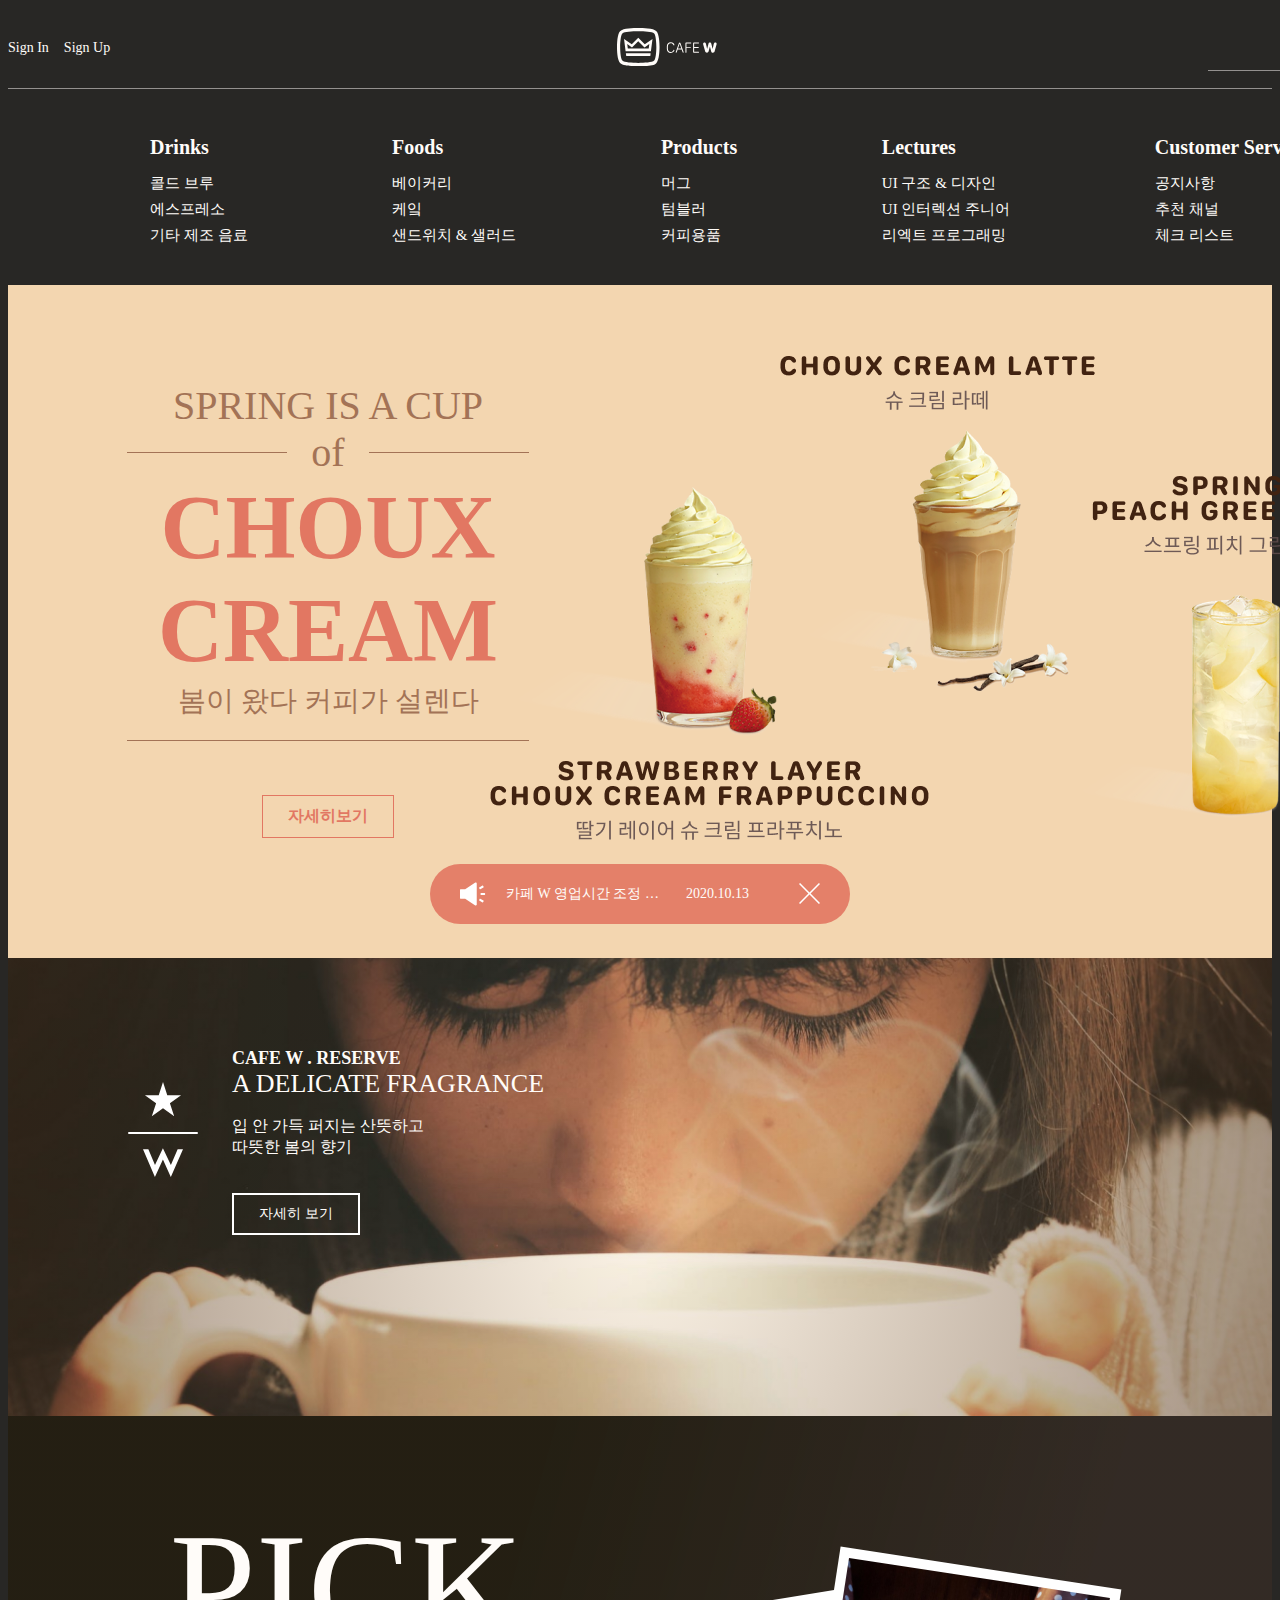
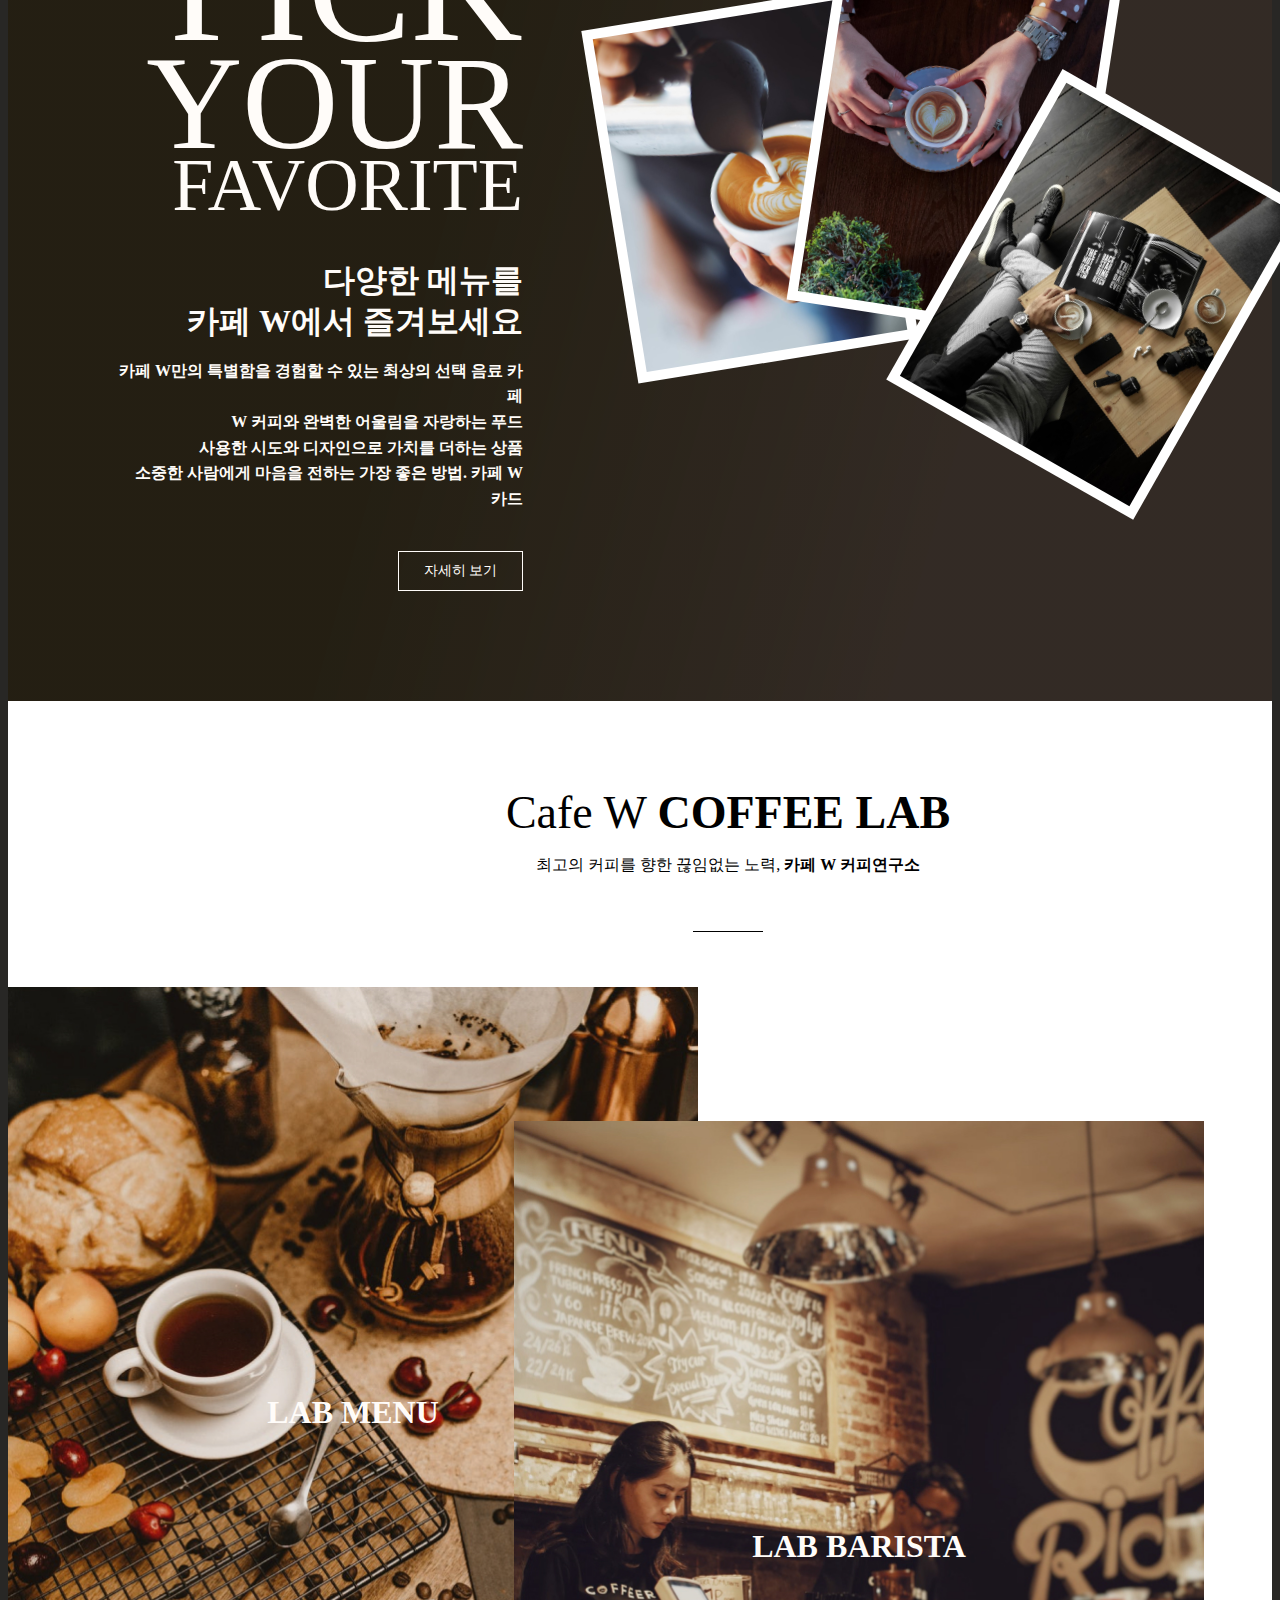
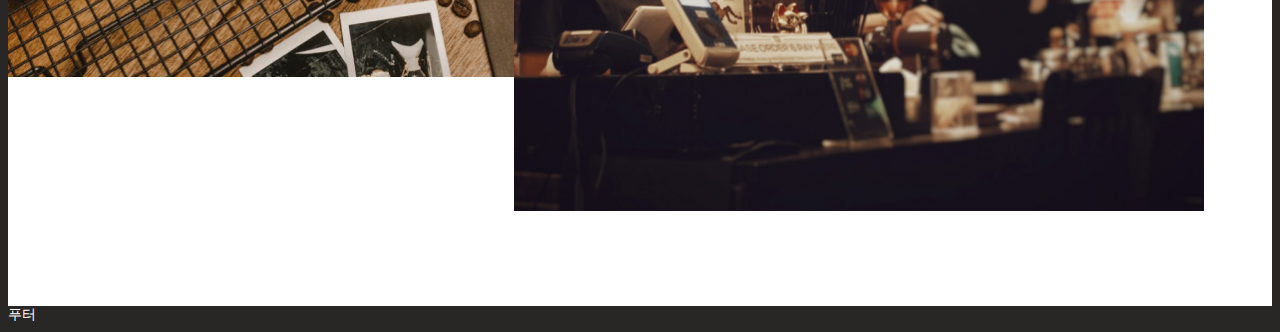
==== commit ba72186c: "11월 22일 오후 배포파일" ====
--- a/docs/index.html
+++ b/docs/index.html
@@ -5,7 +5,7 @@
   <meta charset="UTF-8">
   <meta name="viewport" content="width=device-width, initial-scale=1.0">
   <title>Cafe W 메인</title>
-  <link rel="stylesheet" href="./assets/style.7cf9017a.css">
+  <link rel="stylesheet" href="./assets/style.6057fe9c.css">
 </head>
 
 <body>
@@ -166,6 +166,20 @@
             </section>
           </div>
         </div>
+        <div class="coffee-lab-container layout-full">
+          <div class="layout-width">
+            <section class="coffee-lab">
+              <h2 class="coffee-lab__title"> <span class="coffee-lab--thin">Cafe W </span> <span
+                  class="coffee-lab--bold">COFFEE LAB</span> </h2>
+              <p class="coffee-lab__description"> <span>최고의 커피를 향한 끊임없는 노력, </span> <span class="coffee-lab--bold">카페 W
+                  커피연구소</span> </p>
+              <ul class="coffee-lab__lab-list">
+                <li class="coffee-lab__lab-item menu"> <a href="#">lab menu</a> </li>
+                <li class="brista coffee-lab__lab-item"> <a href="#">lab barista</a> </li>
+              </ul>
+            </section>
+          </div>
+        </div>
       </main>
     </div>
     <div class="footer-container layout-full">
--- a/docs/assets/style.6057fe9c.css
+++ b/docs/assets/style.6057fe9c.css
@@ -0,0 +1,553 @@
+@import "https://spoqa.github.io/spoqa-han-sans/css/SpoqaHanSans-kr.css";
+@import "https://necolas.github.io/normalize.css/8.0.1/normalize.css";
+.a11y-hidden, legend {
+  position: absolute;
+  width: 1px;
+  height: 1px;
+  margin: -1px;
+  overflow: hidden;
+  clip-path: polygon(0 0, 0 0, 0 0)
+}
+
+li, ol, ul {
+  list-style-type: none;
+  padding-left: 0
+}
+
+fieldset {
+  border: 0;
+  margin: 0;
+  padding: 0
+}
+
+img {
+  vertical-align: top
+}
+
+a {
+  color: inherit;
+  text-decoration: none
+}
+
+html {
+  font-size: 10px
+}
+
+body {
+  font-family: Spoqa Han Sans, "Sans-serif";
+  font-size: 1.4rem;
+  font-weight: 400;
+  color: #fffcf9;
+  background-color: #282725
+}
+
+body *, body :after, body :before {
+  box-sizing: border-box
+}
+
+.body-container {
+  display: flex;
+  flex-flow: row wrap
+}
+
+.layout-full {
+  width: 100%
+}
+
+.layout-width {
+  width: 1440px;
+  margin: 0 auto
+}
+
+.header-container {
+  border-bottom: 1px solid rgba(255, 252, 249, .5)
+}
+
+.header {
+  height: 80px;
+  display: flex;
+  flex-direction: row;
+  flex-wrap: nowrap;
+  justify-content: space-between;
+  align-items: center
+}
+
+.header__logo {
+  width: 100px;
+  height: 40px
+}
+
+.header__logo a {
+  display: block
+}
+
+.header__logo svg {
+  width: inherit;
+  height: inherit
+}
+
+.header__member-list {
+  order: -1;
+  display: flex;
+  flex-direction: row;
+  flex-wrap: nowrap;
+  justify-content: flex-start;
+  align-items: center
+}
+
+.header__member-list li {
+  margin-right: 15px
+}
+
+.header__member-list a {
+  display: block;
+  padding: 5px 0
+}
+
+.header .search {
+  display: flex;
+  flex-direction: row;
+  flex-wrap: nowrap;
+  justify-content: flex-start;
+  align-items: center;
+  border-bottom: 1px solid rgba(255, 252, 249, .5)
+}
+
+.header .search input {
+  color: inherit;
+  width: 200px;
+  height: 40px;
+  border: 0;
+  padding-left: 1em;
+  background-color: transparent
+}
+
+.header .search input:focus {
+  outline: 0
+}
+
+.header .search__button-container button {
+  padding: 0;
+  border: 0;
+  background-color: transparent
+}
+
+.header .search__button-container button:focus {
+  outline: 0
+}
+
+.header .search__button-container button:focus-visible {
+  outline: 2px solid #8a2be2
+}
+
+.header .search__button-container .ir {
+  cursor: pointer;
+  display: block;
+  width: 40px;
+  height: 40px;
+  background: url(./../images/icon-search.b7be096b.svg) no-repeat 0 0/100% 100%
+}
+
+.navigation__menu-list {
+  font-size: 1.5rem;
+  width: 1156px;
+  margin: 40px auto;
+  display: flex;
+  flex-direction: row;
+  flex-wrap: nowrap;
+  justify-content: space-between;
+  align-items: center
+}
+
+.navigation li {
+  margin-top: 7px
+}
+
+.navigation__menu-item>a {
+  display: block;
+  font-size: 2rem;
+  font-weight: 700;
+  margin-bottom: 15px
+}
+
+@keyframes bounce {
+  0% {
+    transform: translateY(-5px)
+  }
+  to {
+    transform: translateY(0)
+  }
+}
+
+.season-container {
+  background-color: #f3d6b0;
+  color: #a37356
+}
+
+.season {
+  padding: 83px 919px 120px 119px;
+  text-align: center;
+  position: relative
+}
+
+.season__description-text1, .season__description-text2, .season__description-text3, .season__description-text4, .season__description-text5 {
+  display: block
+}
+
+.season__description-text1, .season__description-text2 {
+  font-size: 4rem
+}
+
+.season__description-text2 {
+  display: flex;
+  flex-direction: row;
+  flex-wrap: nowrap;
+  justify-content: space-between;
+  align-items: center
+}
+
+.season__description-text2:after, .season__description-text2:before {
+  content: "";
+  display: block;
+  width: 160px;
+  height: 1px;
+  background-color: currentColor
+}
+
+.season__description-text3, .season__description-text4 {
+  font-size: 9rem;
+  font-weight: 700;
+  color: #e27762
+}
+
+.season__description-text1, .season__description-text3, .season__description-text4 {
+  text-transform: uppercase
+}
+
+.season__description-text5 {
+  font-size: 2.8rem;
+  padding-bottom: 20px;
+  border-bottom: 1px solid
+}
+
+.season__beverage-item {
+  position: absolute
+}
+
+.season__beverage-item img {
+  animation: bounce .6s ease-in-out infinite alternate
+}
+
+.season__beverage-item:first-child {
+  top: 113px;
+  left: 481px
+}
+
+.season__beverage-item:nth-child(2) {
+  top: 62px;
+  left: 709px
+}
+
+.season__beverage-item:nth-child(2) img {
+  animation-delay: .2s
+}
+
+.season__beverage-item:nth-child(3) {
+  top: 188px;
+  left: 999px
+}
+
+.season__beverage-item:nth-child(3) img {
+  animation-delay: .4s
+}
+
+.season__more {
+  display: inline-block;
+  font-size: 1.6rem;
+  font-weight: 700;
+  color: #e27762;
+  padding: 10px 25px;
+  border: 1px solid;
+  margin-top: 40px
+}
+
+.notice-container {
+  position: relative
+}
+
+.notice {
+  display: flex;
+  flex-direction: row;
+  flex-wrap: nowrap;
+  justify-content: space-between;
+  align-items: center;
+  padding: 0 15px 0 30px;
+  width: 420px;
+  height: 60px;
+  border-radius: 30px;
+  position: absolute;
+  top: -94px;
+  left: 50%;
+  transform: translateX(-50%);
+  background-color: rgba(226, 119, 98, .9)
+}
+
+.notice__inform-list {
+  margin: 0;
+  height: 24px;
+  overflow: hidden
+}
+
+.notice__inform-item {
+  height: 24px;
+  display: flex;
+  flex-direction: row;
+  flex-wrap: nowrap;
+  justify-content: flex-start;
+  align-items: center
+}
+
+.notice__inform-item:before {
+  content: "";
+  width: 26px;
+  height: 24px;
+  background: url(./../images/icon-sound.8c50c98d.svg) no-repeat 0 0/100% 100%;
+  margin-right: 20px
+}
+
+.notice__inform-item a {
+  width: 160px;
+  margin-right: 20px;
+  white-space: nowrap;
+  overflow: hidden;
+  text-overflow: ellipsis
+}
+
+.notice .close-button {
+  border: 0;
+  background-color: transparent
+}
+
+.reserve-container {
+  background: radial-gradient(109.05% 429.25% at 50% 50%, rgba(23, 15, 4, 0) 0, #3c1d0a 100%), url(./../images/reserve-bg.bd607921.jpg) no-repeat 50% 50%/cover
+}
+
+.reserve {
+  position: relative;
+  padding: 90px 0 0 224px;
+  min-height: 458px
+}
+
+.reserve__subtitle, .reserve__title {
+  text-transform: uppercase;
+  margin: 0
+}
+
+.reserve__title {
+  font-size: 1.8rem;
+  font-weight: 700
+}
+
+.reserve__subtitle {
+  font-size: 2.6rem
+}
+
+.reserve__description {
+  font-size: 1.6rem;
+  width: 192px;
+  line-height: 1.3125
+}
+
+.reserve__more {
+  display: inline-block;
+  border: 2px solid #fff;
+  padding: 10px 25px;
+  margin-top: 20px
+}
+
+.reserve__bg-container {
+  position: absolute;
+  top: 124px;
+  left: 120px
+}
+
+.reserve__bg-container path {
+  fill: #fff
+}
+
+.reserve__bg-container line {
+  stroke: #fff
+}
+
+.pick-container {
+  background: linear-gradient(105.54deg, rgba(32, 23, 1, .5) 36.2%, rgba(95, 57, 35, .2) 74.71%), url(./../images/image10.e9303eed.png) no-repeat 50% 50%/cover
+}
+
+.pick {
+  position: relative;
+  padding: 110px 925px 110px 110px;
+  text-align: right
+}
+
+.pick .line-break {
+  display: block
+}
+
+.pick__title {
+  margin: 0;
+  text-transform: uppercase;
+  font-weight: 400;
+  line-height: .8
+}
+
+.pick--large {
+  font-size: 15.5rem
+}
+
+.pick--medium {
+  font-size: 13.3rem
+}
+
+.pick--small {
+  font-size: 7.4rem
+}
+
+.pick__description {
+  font-size: 3.2rem;
+  line-height: 1.3;
+  font-weight: 700;
+  margin-top: 44px;
+  margin-bottom: 0
+}
+
+.pick__good-list {
+  font-size: 1.6rem;
+  line-height: 1.6;
+  font-weight: 700;
+  margin-top: 15px;
+  margin-bottom: 0
+}
+
+.pick__more {
+  display: inline-block;
+  margin-top: 40px;
+  padding: 10px 25px;
+  border: 1px solid
+}
+
+.pick__photo-container {
+  position: absolute;
+  top: 150px;
+  left: 600px;
+  display: flex
+}
+
+.pick__photo-container .photo1 {
+  transform: translateY(40px) rotate(-9.21deg)
+}
+
+.pick__photo-container .photo2 {
+  transform: translate(-80px) rotate(8.71deg)
+}
+
+.pick__photo-container .photo3 {
+  transform: translate(-220px, 150px) rotate(29.6deg)
+}
+
+.pick__photo-image {
+  width: 284px;
+  padding: 10px;
+  background: #fff
+}
+
+.pick__photo-image img {
+  max-width: 100%;
+  height: auto
+}
+
+.coffee-lab-container {
+  background-color: #fff
+}
+
+.coffee-lab {
+  text-align: center;
+  padding: 80px 0 215px
+}
+
+.coffee-lab--thin {
+  font-weight: 100
+}
+
+.coffee-lab--bold {
+  font-weight: 700
+}
+
+.coffee-lab__description, .coffee-lab__title {
+  color: #000;
+  line-height: 1.4
+}
+
+.coffee-lab__title {
+  font-size: 4.6rem;
+  margin: 0
+}
+
+.coffee-lab__description {
+  font-size: 1.6rem;
+  margin-top: 8px;
+  margin-bottom: 0
+}
+
+.coffee-lab__description:after {
+  content: "";
+  display: block;
+  margin: 55px auto;
+  width: 70px;
+  border-top: 1px solid
+}
+
+.coffee-lab__lab-list {
+  width: 1200px;
+  display: flex
+}
+
+.coffee-lab__lab-item {
+  width: 690px;
+  height: 690px;
+  flex-shrink: 0;
+  background: no-repeat 0 0/100% 100%
+}
+
+.coffee-lab__lab-item a {
+  display: inline-block;
+  font-size: 3.2rem;
+  font-weight: 700;
+  text-transform: uppercase;
+  padding: 407px 0 120px;
+  text-align: left
+}
+
+.coffee-lab__lab-item a:after {
+  content: "";
+  display: inline-block;
+  width: 0;
+  height: 10px;
+  background-color: #fff;
+  margin: 0;
+  transition: all .4s
+}
+
+.coffee-lab__lab-item a:focus:after, .coffee-lab__lab-item a:hover:after {
+  width: 100%
+}
+
+.coffee-lab .menu {
+  background-image: url(./../images/photo-frame1.4cf3df3f.jpg)
+}
+
+.coffee-lab .brista {
+  transform: translate(-184px, 134px);
+  background-image: url(./../images/photo-frame2.55450aa7.jpg)
+}
+
+/*# sourceMappingURL=/style.6057fe9c.css.map */